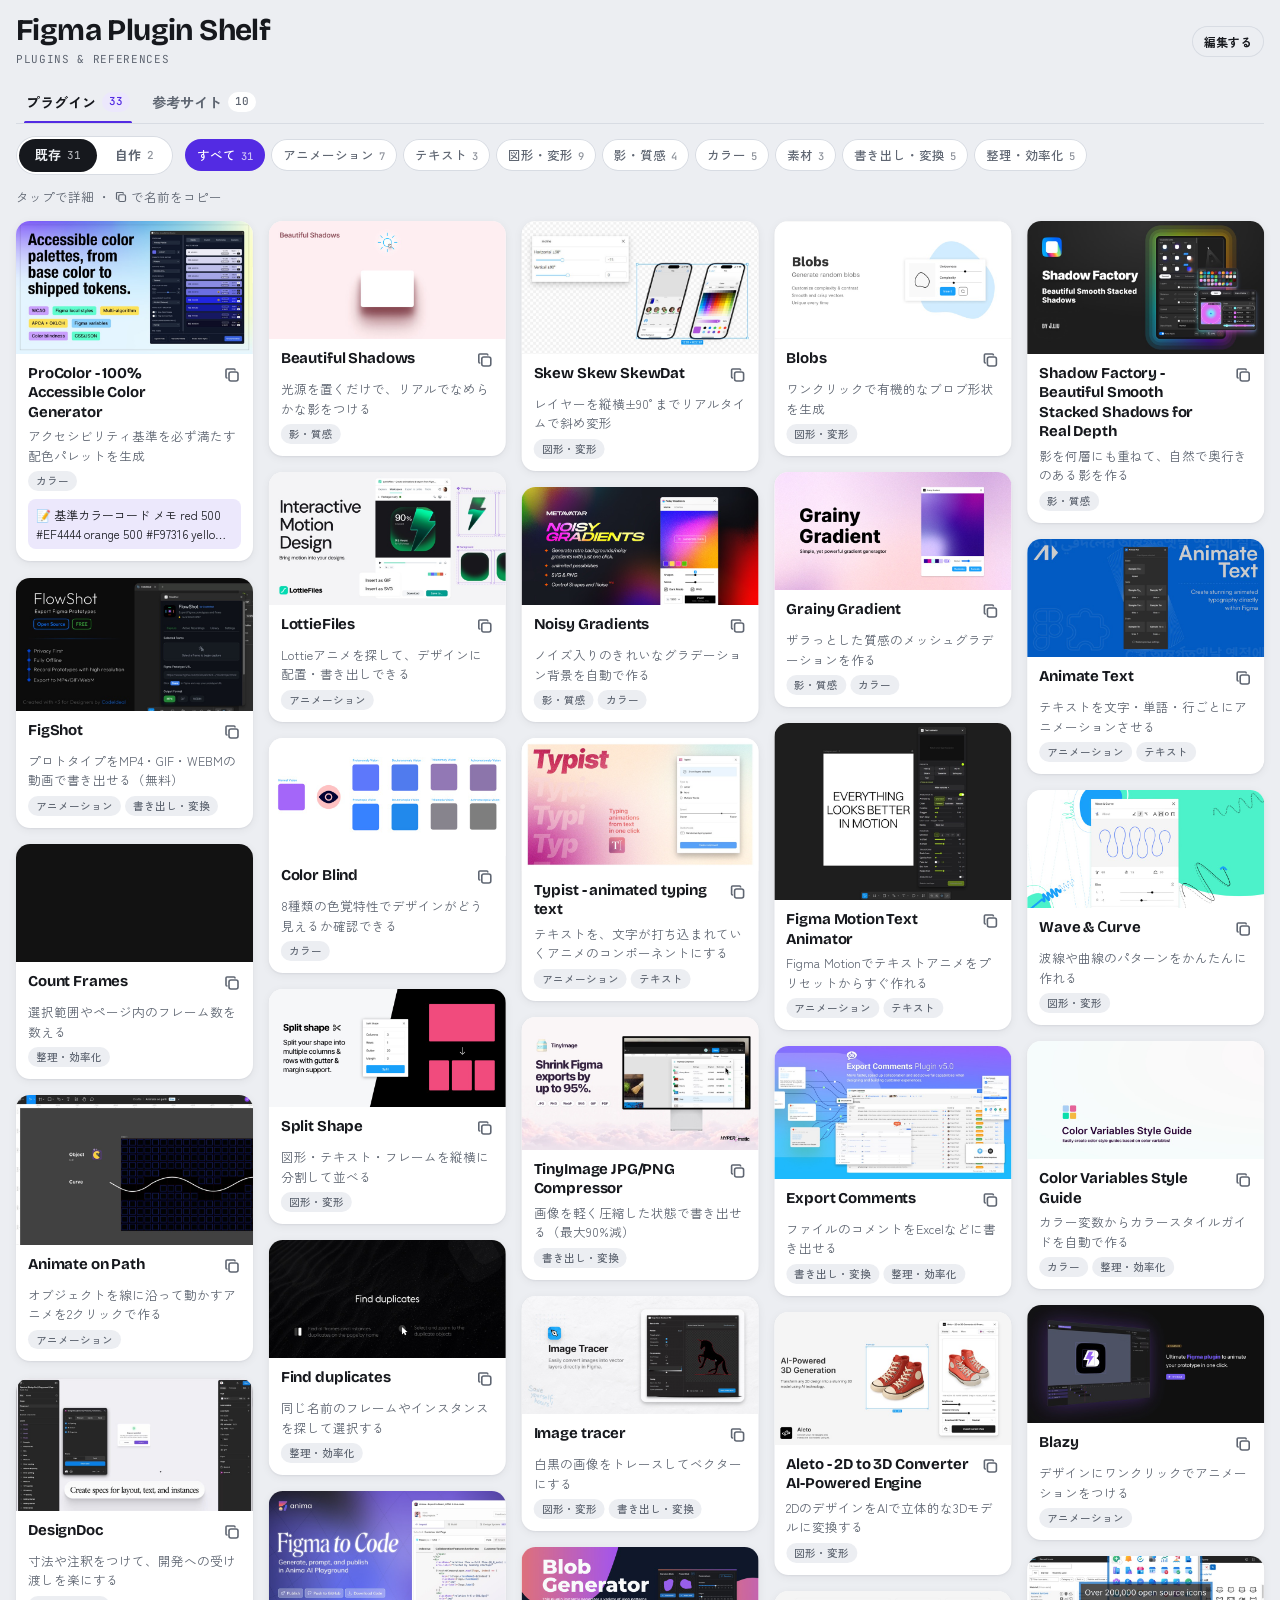
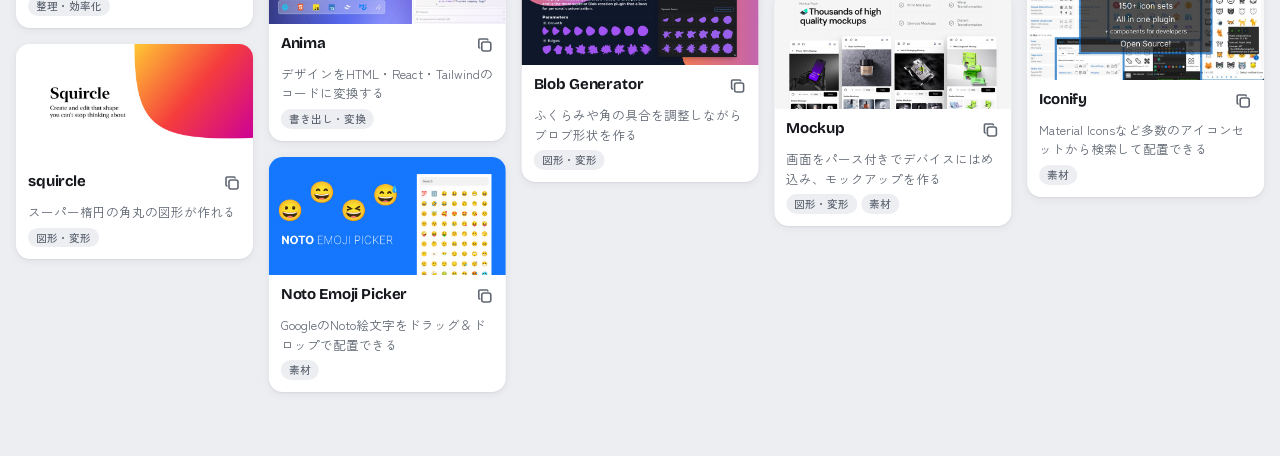
==== index.html @ d84534ad "タグに「参考」を追加 Co-Authored-By: Claude Opus 5.5 <noreply@anthropic.com>" ====
<!doctype html>
<html lang="ja">
<head>
<meta charset="utf-8">
<meta name="viewport" content="width=device-width,initial-scale=1,viewport-fit=cover">
<title>Figma Plugin Shelf</title>
<meta name="description" content="便利だったFigmaプラグインと参考サイトのライブラリ">
<link rel="preconnect" href="https://fonts.googleapis.com">
<link rel="preconnect" href="https://fonts.gstatic.com" crossorigin>
<link rel="stylesheet" href="https://fonts.googleapis.com/css2?family=Bricolage+Grotesque:opsz,wght@12..96,500;12..96,700&family=JetBrains+Mono:wght@500&family=Zen+Kaku+Gothic+New:wght@400;500;700&display=swap">
<style>
/* Layout: masonry board of plugin cards (JS-placed columns) under a sticky toolbar; sheets slide up for detail and edit. */
:root{
  --bg:#ECEEF2; --surface:#FFFFFF; --ink:#16181D; --muted:#5F6672; --line:#D8DCE3;
  --accent:#532BE3; --accent-ink:#FFFFFF; --accent-soft:#ECE8FC; --danger:#D93A3A; --shade:rgba(18,22,30,.45);
  --shadow:0 1px 2px rgba(20,24,32,.06),0 2px 10px rgba(20,24,32,.06);
  --shadow-lift:0 18px 40px rgba(20,24,32,.22),0 4px 10px rgba(20,24,32,.12);
  --shadow-hover:0 12px 28px rgba(20,24,32,.14),0 3px 8px rgba(20,24,32,.08);
  --f-display:"Bricolage Grotesque","Zen Kaku Gothic New",system-ui,sans-serif;
  --f-body:"Zen Kaku Gothic New","Hiragino Sans","Yu Gothic",system-ui,sans-serif;
  --f-mono:"JetBrains Mono",ui-monospace,Menlo,monospace;
  --r:14px;
}
@media (prefers-color-scheme: dark){:root:not([data-theme="light"]){
  --bg:#111317; --surface:#1B1E24; --ink:#ECEEF2; --muted:#9BA2AE; --line:#2C3039;
  --accent:#8E78FF; --accent-ink:#0E0830; --accent-soft:#221C45; --danger:#FF6B6B; --shade:rgba(0,0,0,.6);
  --shadow:0 1px 2px rgba(0,0,0,.3); --shadow-lift:0 18px 40px rgba(0,0,0,.55); --shadow-hover:0 12px 28px rgba(0,0,0,.5),0 0 0 1px rgba(255,255,255,.06);
  color-scheme:dark}}
:root[data-theme="dark"]{
  --bg:#111317; --surface:#1B1E24; --ink:#ECEEF2; --muted:#9BA2AE; --line:#2C3039;
  --accent:#8E78FF; --accent-ink:#0E0830; --accent-soft:#221C45; --danger:#FF6B6B; --shade:rgba(0,0,0,.6);
  --shadow:0 1px 2px rgba(0,0,0,.3); --shadow-lift:0 18px 40px rgba(0,0,0,.55); --shadow-hover:0 12px 28px rgba(0,0,0,.5),0 0 0 1px rgba(255,255,255,.06);
  color-scheme:dark}
*{box-sizing:border-box}
body{background:var(--bg);color:var(--ink);font-family:var(--f-body);font-size:14px;line-height:1.6}
body::before{content:"";position:fixed;inset:0 0 auto;height:env(safe-area-inset-top,0px);z-index:10;background:var(--bg)}
.wrap{max-width:1440px;margin:0 auto;padding-left:max(16px,env(safe-area-inset-left,0px));padding-right:max(16px,env(safe-area-inset-right,0px));padding-block:0 64px}
header{position:sticky;top:env(safe-area-inset-top,0px);z-index:5;background:var(--bg);display:flex;flex-wrap:wrap;align-items:center;gap:12px;padding-block:14px 12px}
.tabs{flex:1 1 100%;min-width:0;display:flex;gap:2px;border-bottom:1px solid var(--line);margin-top:2px;overflow-x:auto;scrollbar-width:none}
.tabs::-webkit-scrollbar{display:none}
.tab{flex:none;white-space:nowrap;font:inherit;font-weight:700;font-size:14px;background:none;border:0;color:var(--muted);padding:8px 10px 10px;cursor:pointer;position:relative;display:inline-flex;align-items:center;gap:6px}
.tab .n{font-family:var(--f-mono);font-size:11px;font-weight:500;background:var(--surface);color:var(--muted);border-radius:999px;padding:1px 7px}
.tab[aria-selected="true"]{color:var(--ink)}
.tab[aria-selected="true"]::after{content:"";position:absolute;left:8px;right:8px;bottom:-1px;height:2.5px;border-radius:2px;background:var(--accent)}
.tab[aria-selected="true"] .n{background:var(--accent-soft);color:var(--accent)}
.tab:focus-visible{outline:2px solid var(--accent);outline-offset:-2px;border-radius:8px}
.segrow{flex:1 1 100%;min-width:0;display:flex;flex-wrap:wrap;align-items:center;gap:8px 12px}
.tagbar{flex:1 1 260px;min-width:0;display:flex;gap:6px;overflow-x:auto;scrollbar-width:none;padding-block:2px}
.tagbar::-webkit-scrollbar{display:none}
.chip{flex:none;font:inherit;font-size:12.5px;font-weight:500;border:0;border-radius:999px;padding:6px 12px;background:var(--surface);color:var(--muted);box-shadow:inset 0 0 0 1px var(--line);cursor:pointer;white-space:nowrap}
.chip[aria-pressed="true"]{background:var(--accent);color:var(--accent-ink);box-shadow:none}
.chip:focus-visible{outline:2px solid var(--accent);outline-offset:1px}
.chip .c{font-family:var(--f-mono);font-size:10.5px;opacity:.7;margin-left:5px}
.tags{display:flex;flex-wrap:wrap;gap:4px;margin-top:2px}
.tags span{font-size:10.5px;font-weight:500;color:var(--muted);background:var(--bg);border-radius:999px;padding:1px 8px;line-height:1.7}
.tagpick{display:flex;flex-wrap:wrap;gap:6px}
.seg{display:inline-flex;gap:2px;padding:3px;border-radius:999px;background:var(--surface);box-shadow:inset 0 0 0 1px var(--line)}
.seg button{font:inherit;font-weight:700;font-size:13px;border:0;background:none;color:var(--muted);padding:6px 16px;border-radius:999px;cursor:pointer;display:inline-flex;align-items:center;gap:6px}
.seg button[aria-pressed="true"]{background:var(--ink);color:var(--bg)}
.seg button:focus-visible{outline:2px solid var(--accent);outline-offset:1px}
.seg .n{font-family:var(--f-mono);font-size:11px;font-weight:500;opacity:.7}
.pthumb{width:100%;height:100%;background:var(--accent-soft);padding:12px 14px;display:flex;flex-direction:column;gap:6px;overflow:hidden}
.ptag{font-family:var(--f-mono);font-size:10px;letter-spacing:.1em;color:var(--accent);display:flex;align-items:center;gap:6px}
.ptag::before{content:"";width:6px;height:6px;border-radius:50%;background:var(--accent)}
.pthumb p{margin:0;font-family:var(--f-mono);font-size:11px;line-height:1.6;color:var(--ink);opacity:.8;display:-webkit-box;-webkit-line-clamp:5;-webkit-box-orient:vertical;overflow:hidden;overflow-wrap:anywhere}
.prompt{margin:0;font-family:var(--f-mono);font-size:12.5px;line-height:1.7;background:var(--bg);border:1px solid var(--line);border-radius:10px;padding:12px;white-space:pre-wrap;overflow-wrap:anywhere;max-height:280px;overflow:auto;-webkit-user-select:text;user-select:text}
.btn.sm{padding:6px 12px;font-size:12px}
.host{margin:0;font-family:var(--f-mono);font-size:10.5px;color:var(--muted);overflow:hidden;text-overflow:ellipsis;white-space:nowrap}
.brand{flex:1;min-width:0}
h1{font-family:var(--f-display);font-weight:700;font-size:clamp(22px,4vw,30px);line-height:1.1;letter-spacing:-.02em;margin:0;text-wrap:balance}
.meta{font-family:var(--f-mono);font-size:11px;letter-spacing:.06em;color:var(--muted);text-transform:uppercase;margin-top:4px}
.hint{color:var(--muted);font-size:12.5px;margin:0 0 14px}
.btn{font:inherit;font-weight:700;border:0;border-radius:999px;padding:10px 16px;cursor:pointer;display:inline-flex;align-items:center;gap:6px;background:var(--ink);color:var(--bg);white-space:nowrap}
.btn.ghost{background:transparent;color:var(--ink);box-shadow:inset 0 0 0 1px var(--line)}
.btn.accent{background:var(--accent);color:var(--accent-ink)}
.btn.danger{background:var(--danger);color:#fff}
.btn:focus-visible,.card:focus-visible,.copy:focus-visible,.x:focus-visible,input:focus-visible,textarea:focus-visible{outline:2px solid var(--accent);outline-offset:2px}

.grid{position:relative;min-height:200px}
.card{position:absolute;top:0;left:0;background:var(--surface);border-radius:var(--r);box-shadow:var(--shadow);overflow:visible;cursor:pointer;
  -webkit-user-select:none;user-select:none;-webkit-touch-callout:none;-webkit-tap-highlight-color:transparent;touch-action:manipulation}
.card{transition:translate .22s cubic-bezier(.2,.8,.2,1),box-shadow .22s ease}
.grid.ready .card{transition:transform .28s cubic-bezier(.2,.8,.2,1),translate .22s cubic-bezier(.2,.8,.2,1),box-shadow .22s ease}
@media (hover:hover){.card:hover:not(.lifted):not(.pressing){translate:0 -4px;box-shadow:var(--shadow-hover)}}
.card.pressing{box-shadow:0 0 0 2px var(--accent-soft),var(--shadow)}
.card.lifted{transition:box-shadow .2s!important;z-index:30;box-shadow:var(--shadow-lift);outline:1.5px solid var(--accent);cursor:grabbing}
.thumb{border-radius:var(--r) var(--r) 0 0;overflow:hidden;background:var(--line);aspect-ratio:16/9}
.thumb img{display:block;width:100%;height:100%;object-fit:cover;pointer-events:none}
.thumb .ph{width:100%;height:100%;display:grid;place-items:center;font-family:var(--f-display);font-weight:700;font-size:40px;color:var(--muted)}
.body{padding:10px 12px 12px;display:flex;flex-direction:column;gap:4px}
.row{display:flex;align-items:flex-start;gap:6px}
.name{flex:1;min-width:0;margin:0;font-family:var(--f-display);font-weight:700;font-size:15px;line-height:1.3;letter-spacing:-.01em;overflow-wrap:anywhere}
.copy{flex:none;border:0;background:transparent;color:var(--muted);width:30px;height:30px;margin:-4px -6px 0 0;border-radius:8px;display:grid;place-items:center;cursor:pointer}
.copy:hover{background:var(--accent-soft);color:var(--accent)}
.copy.done{color:var(--accent)}
.copy svg{width:16px;height:16px}
.desc{margin:0;font-size:12.5px;color:var(--muted);line-height:1.55;overflow-wrap:anywhere}
.memo-peek{margin:4px 0 0;font-size:12px;padding:6px 8px;border-radius:8px;background:var(--accent-soft);color:var(--ink);display:-webkit-box;-webkit-line-clamp:2;-webkit-box-orient:vertical;overflow:hidden}
/* Figma-style selection handles while dragging */
.hd{display:none;position:absolute;width:8px;height:8px;background:var(--surface);border:1.5px solid var(--accent);border-radius:1px}
.card.lifted .hd{display:block}
.hd.tl{left:-4px;top:-4px}.hd.tr{right:-4px;top:-4px}.hd.bl{left:-4px;bottom:-4px}.hd.br{right:-4px;bottom:-4px}
.dim{display:none;position:absolute;left:50%;bottom:-26px;transform:translateX(-50%);background:var(--accent);color:var(--accent-ink);font-family:var(--f-mono);font-size:10.5px;padding:2px 6px;border-radius:4px;white-space:nowrap}
.card.lifted .dim{display:block}

.state{grid-column:1/-1;text-align:center;padding:64px 16px;color:var(--muted)}
.state strong{display:block;color:var(--ink);font-family:var(--f-display);font-size:18px;margin-bottom:4px}

/* Sheets */
.shade{position:fixed;inset:0;background:var(--shade);z-index:50;display:flex;align-items:flex-end;justify-content:center;animation:fade .18s ease}
.sheet{background:var(--surface);width:100%;max-width:560px;max-height:calc(100% - 24px - env(safe-area-inset-top,0px));overflow:auto;border-radius:20px 20px 0 0;
  padding:0 0 calc(20px + env(safe-area-inset-bottom,0px));animation:up .24s cubic-bezier(.2,.8,.2,1)}
@media (min-width:700px){.shade{align-items:center}.sheet{border-radius:20px;padding-bottom:20px}}
.sheet-img{aspect-ratio:16/9;background:var(--line);overflow:hidden;border-radius:20px 20px 0 0}
.sheet-img img{width:100%;height:100%;object-fit:cover;display:block}
.sheet-in{padding:16px 20px 0;display:flex;flex-direction:column;gap:14px}
.sheet-top{display:flex;align-items:flex-start;gap:8px}
.sheet-top h2{flex:1;min-width:0;margin:0;font-family:var(--f-display);font-size:22px;line-height:1.2;letter-spacing:-.02em;overflow-wrap:anywhere}
.x{border:0;background:var(--bg);color:var(--ink);width:34px;height:34px;border-radius:50%;font-size:18px;cursor:pointer;flex:none}
.lead{margin:0;font-size:15px}
.lbl{font-family:var(--f-mono);font-size:11px;letter-spacing:.08em;text-transform:uppercase;color:var(--muted);display:flex;justify-content:space-between;align-items:center;margin-bottom:6px}
.saved{color:var(--accent);text-transform:none;letter-spacing:0;font-family:var(--f-body)}
textarea,input[type=text],input[type=url]{width:100%;font:inherit;font-size:15px;color:var(--ink);background:var(--bg);border:1px solid var(--line);border-radius:10px;padding:10px 12px}
textarea{min-height:120px;resize:vertical;line-height:1.6}
textarea.descedit{min-height:0;resize:none;font-size:15px;field-sizing:content}
.actions{display:flex;flex-wrap:wrap;gap:8px}
.actions .grow{flex:1}
.link{color:var(--accent);font-weight:700;text-decoration:none;font-size:13px;overflow-wrap:anywhere}
.confirm{background:var(--bg);border-radius:12px;padding:12px;display:flex;flex-wrap:wrap;gap:8px;align-items:center}
.confirm p{margin:0;flex:1 1 100%}
.drop{border:1.5px dashed var(--line);border-radius:12px;padding:12px;display:flex;gap:12px;align-items:center;cursor:pointer;background:var(--bg)}
.drop img{width:96px;aspect-ratio:16/9;object-fit:cover;border-radius:8px;background:var(--line)}
.drop span{color:var(--muted);font-size:12.5px}
.err{color:var(--danger);font-size:13px;margin:0}
.toast{position:fixed;left:50%;bottom:calc(20px + env(safe-area-inset-bottom,0px));transform:translateX(-50%);background:var(--ink);color:var(--bg);padding:9px 16px;border-radius:999px;font-weight:700;font-size:13px;z-index:80;pointer-events:none;opacity:0;transition:opacity .2s}
.toast.on{opacity:1}
@keyframes up{from{transform:translateY(24px);opacity:.6}to{transform:none;opacity:1}}
@keyframes fade{from{opacity:0}to{opacity:1}}
@media (prefers-reduced-motion:reduce){.card,.grid.ready .card{transition:none}.card:hover{translate:none!important}.sheet,.shade{animation:none}}
*,*::before,*::after{box-sizing:border-box}
body{margin:0}
[hidden]{display:none!important}
.keysheet ol{margin:0;padding-left:1.3em;line-height:1.8;font-size:14px}
.keysheet code{font-family:var(--f-mono);font-size:12px;background:var(--bg);padding:1px 5px;border-radius:5px}
.keysheet input{width:100%}
.sync{margin-left:8px;color:var(--accent)}
.sync.err{color:var(--danger)}
</style>
</head>
<body>
<div class="wrap">
  <header>
    <div class="brand">
      <h1>Figma Plugin Shelf</h1>
      <div class="meta" id="meta">Plugins &amp; References<span class="sync" id="sync"></span></div>
    </div>
    <button class="btn ghost sm" id="keyBtn" type="button">編集する</button>
    <button class="btn" id="addBtn" type="button" hidden>＋ 追加</button>
    <div class="tabs" role="tablist" aria-label="種類">
      <button class="tab" role="tab" id="tab-plugins" data-group="plugins" aria-selected="true" aria-controls="grid" type="button">プラグイン<span class="n" id="n-plugins">0</span></button>
      <button class="tab" role="tab" id="tab-site" data-group="site" aria-selected="false" aria-controls="grid" type="button" tabindex="-1">参考サイト<span class="n" id="n-site">0</span></button>
    </div>
    <div class="segrow" id="segrow">
      <div class="seg" id="seg" role="group" aria-label="プラグインの種類">
        <button type="button" data-kind="plugin" aria-pressed="true">既存<span class="n" id="n-plugin">0</span></button>
        <button type="button" data-kind="original" aria-pressed="false">自作<span class="n" id="n-original">0</span></button>
      </div>
      <div class="tagbar" id="tagbar" role="group" aria-label="タグで絞り込む"></div>
    </div>
  </header>
  <p class="hint" id="hint"><span id="hint-tap">タップで詳細</span> ・ <svg width="12" height="12" viewBox="0 0 16 16" aria-hidden="true" style="vertical-align:-1px"><rect x="5" y="5" width="9" height="9" rx="2" fill="none" stroke="currentColor" stroke-width="1.6"/><path d="M11 3.5V3a1 1 0 0 0-1-1H3a1 1 0 0 0-1 1v7a1 1 0 0 0 1 1h.5" fill="none" stroke="currentColor" stroke-width="1.6"/></svg> で<span id="hint-copy">名前</span>をコピー</p>
  <div class="grid" id="grid">
    <div class="state" id="state"><strong>読み込み中…</strong>保存したプラグインを取り出しています。</div>
  </div>
</div>
<div class="toast" id="toast" role="status" aria-live="polite"></div>

<script>
const COPY_SVG='<svg viewBox="0 0 16 16" aria-hidden="true"><rect x="5" y="5" width="9" height="9" rx="2" fill="none" stroke="currentColor" stroke-width="1.6"/><path d="M11 3.5V3a1 1 0 0 0-1-1H3a1 1 0 0 0-1 1v7a1 1 0 0 0 1 1h.5" fill="none" stroke="currentColor" stroke-width="1.6"/></svg>';
const CHECK_SVG='<svg viewBox="0 0 16 16" aria-hidden="true"><path d="M3 8.5l3 3 7-7" fill="none" stroke="currentColor" stroke-width="1.8" stroke-linecap="round" stroke-linejoin="round"/></svg>';
const $=s=>document.querySelector(s);
const grid=$('#grid'), stateEl=$('#state');
const S={items:[],els:new Map(),slots:new Map(),col:null,assets:null,canWrite:false,drag:null,press:null,pending:null,loaded:false,tab:'plugin'};
try{const t=localStorage.getItem('shelf-tab');if(t==='site'||t==='original')S.tab=t}catch(e){}
const KIND={
  plugin:{label:'プラグイン',name:'プラグイン名',url:'Figma CommunityのURL',urlPh:'https://www.figma.com/community/plugin/...',open:'Figma Communityで開く ↗',copyWhat:'名前',empty:'使って便利だったプラグインを登録できます。',descPh:'例：ワンクリックで影をつける',imgHint:'Figma Communityのカバー画像を保存して使うと見やすいです'},
  site:{label:'参考サイト',name:'サイト名',url:'URL',urlPh:'https://...',open:'サイトを開く ↗',copyWhat:'URL',empty:'参考にしているサイトやツールを登録できます。',descPh:'例：明暗のカラースケールを作れる',imgHint:'サイトのスクリーンショットを貼り付けると見やすいです'},
  original:{label:'自作プラグイン',name:'プラグイン名',url:'URL',urlPh:'https://...',open:'リンクを開く ↗',copyWhat:'プロンプト',empty:'Figmaエージェントに送ると使えるプラグインのプロンプトを登録できます。',descPh:'例：フレーム名を中のテキストに合わせる',imgHint:'任意。なければプロンプトがサムネイルになります'}
};
const TABS=['plugin','original','site'];
const TAGS=['アニメーション','テキスト','図形・変形','影・質感','カラー','素材','書き出し・変換','整理・効率化','参考'];
S.tag=null;
const kindOf=p=>p.kind==='site'||p.kind==='original'?p.kind:'plugin';
const tagsOf=p=>Array.isArray(p.tags)?p.tags.filter(t=>typeof t==='string'&&t):[];
const inTab=()=>S.items.filter(p=>kindOf(p)===S.tab);
const vis=()=>inTab().filter(p=>!S.tag||tagsOf(p).includes(S.tag));
function tagOrder(list){return [...new Set(list)].sort((a,b)=>{const ia=TAGS.indexOf(a),ib=TAGS.indexOf(b);return (ia<0?99:ia)-(ib<0?99:ib)||a.localeCompare(b)})}
const copyValue=p=>{const k=kindOf(p);return k==='site'?(p.url||p.name):k==='original'?(p.prompt||p.name):p.name};
function hostOf(u){try{return new URL(u).host}catch(e){return ''}}

/* ---------- helpers ---------- */
let toastT;
function toast(msg){const t=$('#toast');t.textContent=msg;t.classList.add('on');clearTimeout(toastT);toastT=setTimeout(()=>t.classList.remove('on'),1600)}
function copyText(text,btn,what){
  const ok=()=>{toast(what&&what!=='名前'?what+'をコピーしました':'「'+text+'」をコピーしました');if(btn){btn.innerHTML=CHECK_SVG;btn.classList.add('done');setTimeout(()=>{btn.innerHTML=COPY_SVG;btn.classList.remove('done')},1200)}};
  const fallback=()=>{const ta=document.createElement('textarea');ta.value=text;ta.style.position='fixed';ta.style.opacity='0';document.body.appendChild(ta);ta.select();
    let done=false;try{done=document.execCommand('copy')}catch(e){}ta.remove();done?ok():toast('コピーできませんでした。長押しで選択してください')};
  try{navigator.clipboard.writeText(text).then(ok,fallback)}catch(e){fallback()}
}
function sortItems(){S.items.sort((a,b)=>(a.order??0)-(b.order??0)||String(a.createdAt||'').localeCompare(String(b.createdAt||'')))}
function esc(s){return String(s??'').replace(/[&<>"]/g,c=>({'&':'&amp;','<':'&lt;','>':'&gt;','"':'&quot;'}[c]))}
function safeUrl(u){try{const x=new URL(u);return /^https?:$/.test(x.protocol)?x.href:''}catch(e){return ''}}

/* ---------- cards ---------- */
function makeCard(id){
  const el=document.createElement('article');
  el.className='card';el.dataset.id=id;el.tabIndex=0;
  el.innerHTML='<div class="thumb"></div><div class="body"><div class="row"><h2 class="name"></h2><button class="copy" type="button" aria-label="コピー">'+COPY_SVG+'</button></div><p class="host" hidden></p><p class="desc"></p><div class="tags" hidden></div><p class="memo-peek" hidden></p></div><i class="hd tl"></i><i class="hd tr"></i><i class="hd bl"></i><i class="hd br"></i><span class="dim"></span>';
  el.querySelector('.copy').addEventListener('click',e=>{e.stopPropagation();const p=S.items.find(i=>i.id===id);if(p)copyText(copyValue(p),e.currentTarget,KIND[kindOf(p)].copyWhat)});
  el.addEventListener('pointerdown',onDown);
  el.addEventListener('contextmenu',e=>e.preventDefault());
  el.addEventListener('keydown',e=>{if(e.key==='Enter'&&e.target===el)openDetail(id)});
  return el;
}
function fillCard(el,p){
  const th=el.querySelector('.thumb');
  th.style.aspectRatio=(p.imgW&&p.imgH)?(p.imgW+'/'+p.imgH):'16/9';
  if(p.img){
    let img=th.querySelector('img');
    if(!img){th.innerHTML='';img=document.createElement('img');img.alt='';img.draggable=false;img.decoding='async';th.appendChild(img)}
    const src=srcOf(p.img);if(img.getAttribute('src')!==src)img.src=src;
  }else if(kindOf(p)==='original'&&p.prompt){
    th.style.aspectRatio='16/9';
    if(!th.querySelector('.pthumb'))th.innerHTML='<div class="pthumb"><span class="ptag">PROMPT</span><p></p></div>';
    th.querySelector('.pthumb p').textContent=p.prompt;
  }else{th.innerHTML='<div class="ph">'+esc((p.name||'?').trim().charAt(0).toUpperCase())+'</div>'}
  el.querySelector('.name').textContent=p.name||'(名前なし)';
  const isSite=kindOf(p)==='site', host=el.querySelector('.host');
  host.textContent=isSite?hostOf(p.url):'';host.hidden=!host.textContent;
  el.querySelector('.copy').setAttribute('aria-label',isSite?'URLをコピー':kindOf(p)==='original'?'プロンプトをコピー':'プラグイン名をコピー');
  el.querySelector('.desc').textContent=p.desc||'';
  el.querySelector('.desc').hidden=!p.desc;
  const tg=el.querySelector('.tags'), tl=tagOrder(tagsOf(p));
  tg.replaceChildren(...tl.map(t=>{const s=document.createElement('span');s.textContent=t;return s}));tg.hidden=!tl.length;
  const mp=el.querySelector('.memo-peek');
  mp.textContent=p.memo?('📝 '+p.memo):'';mp.hidden=!p.memo;
  el.setAttribute('aria-label',(p.name||'')+'。'+(p.desc||''));
}
function render(){
  sortItems();
  // tag filter: tags present in this tab, with counts
  const tabItems=inTab(), tc={};
  tabItems.forEach(p=>tagsOf(p).forEach(t=>{tc[t]=(tc[t]||0)+1}));
  const tl=tagOrder(Object.keys(tc));
  if(S.tag&&!tc[S.tag])S.tag=null;
  const bar=$('#tagbar');
  bar.replaceChildren(...(tl.length?[null,...tl]:[]).map(t=>{
    const b=document.createElement('button');b.type='button';b.className='chip';
    b.setAttribute('aria-pressed',String((S.tag||null)===t));
    b.textContent=t||'すべて';
    const c=document.createElement('span');c.className='c';c.textContent=t?tc[t]:tabItems.length;b.appendChild(c);
    b.onclick=()=>{if(S.drag)return;S.tag=t;render()};
    return b}));
  bar.hidden=!tl.length;
  const seen=new Set();
  for(const p of S.items){
    let el=S.els.get(p.id);
    if(!el){el=makeCard(p.id);S.els.set(p.id,el);grid.appendChild(el)}
    fillCard(el,p);el.hidden=kindOf(p)!==S.tab||(!!S.tag&&!tagsOf(p).includes(S.tag));seen.add(p.id);
  }
  for(const [id,el] of S.els){if(!seen.has(id)){el.remove();S.els.delete(id)}}
  const cnt={plugin:0,site:0,original:0};S.items.forEach(p=>cnt[kindOf(p)]++);
  TABS.forEach(k=>{$('#n-'+k).textContent=cnt[k]});
  $('#n-plugins').textContent=cnt.plugin+cnt.original;
  document.querySelectorAll('.tab').forEach(t=>{const on=(t.dataset.group==='site')===(S.tab==='site');t.setAttribute('aria-selected',on);t.tabIndex=on?0:-1});
  $('#seg').hidden=S.tab==='site';
  $('#segrow').hidden=S.tab==='site'&&bar.hidden;
  document.querySelectorAll('.seg button').forEach(b=>b.setAttribute('aria-pressed',b.dataset.kind===S.tab));
  $('#hint-copy').textContent=KIND[S.tab].copyWhat;
  if(S.loaded){
    const n=cnt[S.tab];
    stateEl.hidden=n>0;
    if(!n)stateEl.innerHTML='<strong>まだ'+KIND[S.tab].label+'がありません</strong>'+(S.canWrite?'右上の「＋ 追加」から、'+KIND[S.tab].empty:'');
  }
  layout();
}
function setTab(k){
  if(S.tab===k||S.drag)return;S.tab=k;S.tag=null;if(k!=='site')S.lastPlugin=k;
  try{localStorage.setItem('shelf-tab',k)}catch(e){}
  grid.classList.remove('ready');render();
  requestAnimationFrame(()=>requestAnimationFrame(()=>grid.classList.add('ready')));
}
S.lastPlugin=S.tab==='original'?'original':'plugin';
const groupKind=g=>g==='site'?'site':S.lastPlugin;
document.querySelectorAll('.tab').forEach(t=>{
  t.addEventListener('click',()=>setTab(groupKind(t.dataset.group)));
  t.addEventListener('keydown',e=>{if(e.key==='ArrowRight'||e.key==='ArrowLeft'){const g=S.tab==='site'?'plugins':'site';setTab(groupKind(g));document.getElementById('tab-'+g).focus()}});
});
document.querySelectorAll('.seg button').forEach(b=>b.addEventListener('click',()=>setTab(b.dataset.kind)));

/* ---------- masonry ---------- */
function layout(){
  const W=grid.clientWidth; if(!W)return;
  const cols=W<560?2:W<880?3:W<1200?4:5, gap=W<560?10:16;
  const cw=(W-gap*(cols-1))/cols;
  const els=vis().map(p=>S.els.get(p.id)).filter(Boolean);
  els.forEach(el=>{el.style.width=cw+'px'});
  const hs=els.map(el=>el.offsetHeight);
  const colH=new Array(cols).fill(0);
  els.forEach((el,i)=>{
    let c=0;for(let k=1;k<cols;k++)if(colH[k]<colH[c]-1)c=k;
    const x=c*(cw+gap), y=colH[c];
    S.slots.set(el.dataset.id,{x,y,w:cw,h:hs[i]});
    colH[c]+=hs[i]+gap;
    if(!(S.drag&&S.drag.id===el.dataset.id))el.style.transform='translate('+x+'px,'+y+'px)';
  });
  grid.style.height=Math.max(200,Math.max(0,...colH)-gap)+'px';
}
new ResizeObserver(()=>layout()).observe(grid);
grid.addEventListener('load',e=>{if(e.target.tagName==='IMG')layout()},true);

/* ---------- press / long-press drag ---------- */
const LONG=420, SLOP=8;
function onDown(e){
  if(e.button!==0||e.target.closest('.copy'))return;
  const el=e.currentTarget, id=el.dataset.id;
  S.press={id,el,x:e.clientX,y:e.clientY,pid:e.pointerId,moved:false,timer:null};
  el.classList.add('pressing');
  if(S.canWrite&&vis().length>1)S.press.timer=setTimeout(()=>startDrag(e.pointerType),LONG);
}
window.addEventListener('pointermove',e=>{
  const pr=S.press; if(!pr||e.pointerId!==pr.pid)return;
  if(S.drag){S.drag.cx=e.clientX;S.drag.cy=e.clientY;return}
  if(Math.hypot(e.clientX-pr.x,e.clientY-pr.y)>SLOP){pr.moved=true;clearTimeout(pr.timer);pr.el.classList.remove('pressing')}
});
window.addEventListener('pointerup',e=>{
  const pr=S.press; if(!pr||e.pointerId!==pr.pid)return;
  clearTimeout(pr.timer);pr.el.classList.remove('pressing');
  if(S.drag)endDrag();
  else if(!pr.moved)openDetail(pr.id);
  S.press=null;
});
window.addEventListener('pointercancel',e=>{
  const pr=S.press; if(!pr||e.pointerId!==pr.pid)return;
  clearTimeout(pr.timer);pr.el.classList.remove('pressing');
  if(S.drag)endDrag();
  S.press=null;
});
document.addEventListener('touchmove',e=>{if(S.drag)e.preventDefault()},{passive:false});

function startDrag(){
  const pr=S.press; if(!pr)return;
  const slot=S.slots.get(pr.id), r=grid.getBoundingClientRect();
  // number the whole tab 0..n-1, then the visible (maybe filtered) cards reuse their own slots
  inTab().forEach((p,i)=>p.order=i);
  S.drag={id:pr.id,el:pr.el,offX:pr.x-r.left-slot.x,offY:pr.y-r.top-slot.y,cx:pr.x,cy:pr.y,last:null,raf:0,orders:vis().map(p=>p.order)};
  pr.el.classList.remove('pressing');pr.el.classList.add('lifted');
  pr.el.querySelector('.dim').textContent=Math.round(slot.w)+' × '+Math.round(slot.h);
  try{pr.el.setPointerCapture(pr.pid)}catch(e){}
  try{navigator.vibrate&&navigator.vibrate(12)}catch(e){}
  document.body.style.cursor='grabbing';
  S.drag.raf=requestAnimationFrame(dragTick);
}
function dragTick(){
  const d=S.drag; if(!d)return;
  const edge=72, vh=window.innerHeight;
  if(d.cy<edge)window.scrollBy(0,-Math.ceil((edge-d.cy)/5));
  else if(d.cy>vh-edge)window.scrollBy(0,Math.ceil((d.cy-(vh-edge))/5));
  const r=grid.getBoundingClientRect();
  const px=d.cx-r.left, py=d.cy-r.top;
  d.el.style.transform='translate('+(px-d.offX)+'px,'+(py-d.offY)+'px) scale(1.03)';
  let hit=null;const list=vis();
  for(const p of list){
    if(p.id===d.id)continue;const s=S.slots.get(p.id);
    if(s&&px>=s.x&&px<=s.x+s.w&&py>=s.y&&py<=s.y+s.h){hit=p.id;break}
  }
  if(hit&&hit!==d.last){
    const from=list.findIndex(p=>p.id===d.id), to=list.findIndex(p=>p.id===hit);
    const [m]=list.splice(from,1);list.splice(to,0,m);
    list.forEach((p,i)=>p.order=d.orders[i]);
    sortItems();layout();
  }
  d.last=hit;
  d.raf=requestAnimationFrame(dragTick);
}
async function endDrag(){
  const d=S.drag; if(!d)return;
  cancelAnimationFrame(d.raf);
  S.drag=null;document.body.style.cursor='';
  d.el.classList.remove('lifted');
  layout();
  // persist every card in this tab whose order changed
  const changes=inTab().map(p=>({p,i:p.order})).filter(({p,i})=>p._saved!==i);
  for(const {p,i} of changes){
    try{await S.col.doc(p.id).update({order:i});p._saved=i}catch(e){toast('並び順を保存できませんでした');break}
  }
  if(S.pending){const snap=S.pending;S.pending=null;applySnap(snap)}
}

/* ---------- sheets ---------- */
let sheetEl=null, lastFocus=null;
function openSheet(html){
  closeSheet();lastFocus=document.activeElement;
  sheetEl=document.createElement('div');sheetEl.className='shade';
  sheetEl.innerHTML='<div class="sheet" role="dialog" aria-modal="true">'+html+'</div>';
  sheetEl.addEventListener('pointerdown',e=>{if(e.target===sheetEl)sheetEl._down=true});
  sheetEl.addEventListener('click',e=>{if(e.target===sheetEl&&sheetEl._down)closeSheet()});
  document.body.appendChild(sheetEl);document.body.style.overflow='hidden';
  return sheetEl;
}
function closeSheet(){if(!sheetEl)return;const f=sheetEl._onClose;sheetEl.remove();sheetEl=null;document.body.style.overflow='';f&&f();lastFocus&&lastFocus.focus&&lastFocus.focus()}
document.addEventListener('keydown',e=>{if(e.key==='Escape'&&sheetEl)closeSheet()});

function openDetail(id){
  const p=S.items.find(i=>i.id===id); if(!p)return;
  const url=safeUrl(p.url), K=KIND[kindOf(p)];
  const sh=openSheet(
    (p.img?'<div class="sheet-img"><img alt="" src="'+esc(srcOf(p.img))+'"></div>':'')+
    '<div class="sheet-in">'+
      '<div class="sheet-top"><h2 id="d-name"></h2><button class="copy" id="d-copy" type="button" aria-label="'+K.copyWhat+'をコピー" style="margin:2px 0 0">'+COPY_SVG+'</button><button class="x" id="d-x" type="button" aria-label="閉じる">×</button></div>'+
      (S.canWrite
        ?'<div><label class="lbl" for="d-desc">ひとこと説明<span class="saved" id="d-dsaved"></span></label><textarea id="d-desc" class="descedit" rows="2" maxlength="80" placeholder="どんなことができるか一言で"></textarea></div>'
        :(p.desc?'<p class="lead" id="d-desc"></p>':''))+
      (p.prompt?'<div><div class="lbl">プロンプト<button class="btn accent sm" id="d-pcopy" type="button">コピー</button></div><pre class="prompt" id="d-prompt"></pre></div>':'')+
      (url?'<a class="link" target="_blank" rel="noopener" href="'+esc(url)+'">'+K.open+'</a>':'')+
      (S.canWrite?'<div><label class="lbl" for="d-memo">メモ<span class="saved" id="d-saved"></span></label><textarea id="d-memo" placeholder="使いどころ、コツ、注意点など"></textarea></div>'
        :(p.memo?'<div><div class="lbl">メモ</div><pre class="prompt" id="d-memo" style="font-family:inherit;font-size:14px"></pre></div>':''))+
      (S.canWrite?'<div class="actions"><button class="btn ghost" id="d-edit" type="button">編集</button><span class="grow"></span><button class="btn ghost" id="d-del" type="button" style="color:var(--danger)">削除</button></div><div id="d-confirm"></div>':'')+
    '</div>');
  sh.querySelector('#d-name').textContent=p.name;
  const descEl=sh.querySelector('#d-desc');
  if(descEl){if(descEl.tagName==='TEXTAREA')descEl.value=p.desc||'';else descEl.textContent=p.desc}
  const memo=sh.querySelector('#d-memo');const memoEdit=memo&&memo.tagName==='TEXTAREA';if(memo){if(memoEdit)memo.value=p.memo||'';else memo.textContent=p.memo}
  sh.querySelector('#d-x').onclick=closeSheet;
  sh.querySelector('#d-copy').onclick=e=>copyText(copyValue(p),e.currentTarget,K.copyWhat);
  if(p.prompt){sh.querySelector('#d-prompt').textContent=p.prompt;
    sh.querySelector('#d-pcopy').onclick=e=>{const b=e.currentTarget;copyText(p.prompt,null,'プロンプト');b.textContent='コピーしました';setTimeout(()=>{b.textContent='コピー'},1400)}}
  let t=null, savedVal=p.memo||'';
  const save=async()=>{clearTimeout(t);if(!memoEdit)return;const v=memo.value;if(v===savedVal)return;
    try{await S.col.doc(id).update({memo:v});savedVal=v;p.memo=v;const s=document.getElementById('d-saved');if(s)s.textContent='保存しました';render()}
    catch(e){const s=document.getElementById('d-saved');if(s)s.textContent='保存できませんでした'}};

  if(memoEdit){memo.addEventListener('input',()=>{const s=sh.querySelector('#d-saved');s.textContent='入力中…';clearTimeout(t);t=setTimeout(save,700)});
    memo.addEventListener('blur',save)}
  let dt=null, savedDesc=p.desc||'';
  const saveDesc=async()=>{clearTimeout(dt);if(!descEl||descEl.tagName!=='TEXTAREA')return;const v=descEl.value.replace(/\s*\n\s*/g,' ').trim();if(v===savedDesc)return;
    const s=()=>document.getElementById('d-dsaved');
    try{await S.col.doc(id).update({desc:v});savedDesc=v;p.desc=v;if(s())s().textContent='保存しました';render()}
    catch(e){if(s())s().textContent='保存できませんでした'}};
  if(descEl&&descEl.tagName==='TEXTAREA'){
    descEl.addEventListener('input',()=>{sh.querySelector('#d-dsaved').textContent='入力中…';clearTimeout(dt);dt=setTimeout(saveDesc,700)});
    descEl.addEventListener('keydown',e=>{if(e.key==='Enter'&&!e.isComposing){e.preventDefault();descEl.blur()}});
    descEl.addEventListener('blur',saveDesc);
  }
  
  sh._onClose=()=>{save();saveDesc()};
  if(S.canWrite){
    sh.querySelector('#d-edit').onclick=()=>{save();saveDesc();openForm(p)};
    sh.querySelector('#d-del').onclick=()=>{
      const c=sh.querySelector('#d-confirm');
      c.innerHTML='<div class="confirm"><p>「'+esc(p.name)+'」を削除します。メモも消え、元に戻せません。</p><button class="btn danger" type="button" id="d-yes">削除する</button><button class="btn ghost" type="button" id="d-no">やめる</button></div>';
      c.querySelector('#d-no').onclick=()=>{c.innerHTML=''};
      c.querySelector('#d-yes').onclick=async()=>{sh._onClose=null;try{await S.col.doc(id).delete();closeSheet();toast('削除しました')}catch(e){toast('削除できませんでした')}};
    };
  }
}

/* ---------- add / edit form ---------- */
function loadImage(file){return new Promise((res,rej)=>{const u=URL.createObjectURL(file);const im=new Image();im.onload=()=>{res(im);URL.revokeObjectURL(u)};im.onerror=()=>{rej();URL.revokeObjectURL(u)};im.src=u})}
function toCanvas(im,max){const s=Math.min(1,max/im.naturalWidth);const c=document.createElement('canvas');c.width=Math.round(im.naturalWidth*s);c.height=Math.round(im.naturalHeight*s);const g=c.getContext('2d');g.fillStyle='#fff';g.fillRect(0,0,c.width,c.height);g.drawImage(im,0,0,c.width,c.height);return c}
async function storeImage(file){
  const im=await loadImage(file);
  if(S.assets){
    const c=toCanvas(im,900);
    const blob=await new Promise(r=>c.toBlob(r,'image/jpeg',.82));
    try{const a=await S.assets.upload(blob);return {img:a.url,imgW:c.width,imgH:c.height}}catch(e){}
  }
  const c=toCanvas(im,560);
  return {img:c.toDataURL('image/jpeg',.72),imgW:c.width,imgH:c.height};
}
function openForm(p){
  const isNew=!p, kind=p?kindOf(p):S.tab, K=KIND[kind];
  const sh=openSheet('<form class="sheet-in" id="f" novalidate style="padding-top:20px">'+
    '<div class="sheet-top"><h2>'+K.label+(isNew?'を追加':'を編集')+'</h2><button class="x" id="f-x" type="button" aria-label="閉じる">×</button></div>'+
    '<div><label class="lbl" for="f-name">'+K.name+'</label><input type="text" id="f-name" autocomplete="off" placeholder="'+(kind==='plugin'?'Figmaでの名前をそのまま':'例：Scale')+'"></div>'+
    '<div><label class="lbl" for="f-desc">ひとこと説明</label><input type="text" id="f-desc" autocomplete="off" maxlength="80" placeholder="'+K.descPh+'"></div>'+
    (kind==='original'?'<div><label class="lbl" for="f-prompt">プロンプト</label><textarea id="f-prompt" style="font-family:var(--f-mono);font-size:13px;min-height:160px" placeholder="Figmaエージェントに送る文章をそのまま貼り付け"></textarea></div>':'')+
    '<div'+(kind==='original'?' hidden':'')+'><label class="lbl" for="f-url">'+K.url+'</label><input type="url" id="f-url" autocomplete="off" placeholder="'+K.urlPh+'"></div>'+
    '<div><span class="lbl">タグ</span><div class="tagpick" id="f-tags"></div></div>'+
    '<div><span class="lbl">サムネイル画像</span><label class="drop" for="f-file"><img id="f-prev" alt="" hidden><span id="f-drop-t">画像を選ぶ・ドロップ・貼り付け（'+K.imgHint+'）</span></label><input type="file" id="f-file" accept="image/*" hidden></div>'+
    (isNew?'<div><label class="lbl" for="f-memo">メモ（任意）</label><textarea id="f-memo" style="min-height:80px"></textarea></div>':'')+
    '<p class="err" id="f-err" hidden></p>'+
    '<div class="actions"><span class="grow"></span><button class="btn ghost" type="button" id="f-cancel">キャンセル</button><button class="btn accent" type="submit" id="f-save">'+(isNew?'追加する':'保存する')+'</button></div>'+
  '</form>');
  const $f=s=>sh.querySelector(s);
  if(p){$f('#f-name').value=p.name||'';$f('#f-desc').value=p.desc||'';$f('#f-url').value=p.url||'';if($f('#f-prompt'))$f('#f-prompt').value=p.prompt||'';if(p.img){$f('#f-prev').src=srcOf(p.img);$f('#f-prev').hidden=false}}
  const picked=new Set(p?tagsOf(p):(S.tag?[S.tag]:[]));
  const allTags=tagOrder([...TAGS,...S.items.flatMap(tagsOf)]);
  $f('#f-tags').replaceChildren(...allTags.map(t=>{const b=document.createElement('button');b.type='button';b.className='chip';b.textContent=t;
    b.setAttribute('aria-pressed',String(picked.has(t)));
    b.onclick=()=>{picked.has(t)?picked.delete(t):picked.add(t);b.setAttribute('aria-pressed',String(picked.has(t)))};return b}));
  let file=null;
  const setFile=f=>{if(!f||!/^image\//.test(f.type))return;file=f;const pv=$f('#f-prev');pv.src=URL.createObjectURL(f);pv.hidden=false;$f('#f-drop-t').textContent=f.name||'貼り付けた画像'};
  $f('#f-file').onchange=e=>setFile(e.target.files[0]);
  const drop=$f('.drop');
  drop.addEventListener('dragover',e=>{e.preventDefault()});
  drop.addEventListener('drop',e=>{e.preventDefault();setFile(e.dataTransfer.files[0])});
  sh.addEventListener('paste',e=>{const it=[...(e.clipboardData?.items||[])].find(i=>i.type.startsWith('image/'));if(it){e.preventDefault();setFile(it.getAsFile())}});
  $f('#f-x').onclick=closeSheet;$f('#f-cancel').onclick=closeSheet;
  $f('#f-name').focus();
  $f('#f').addEventListener('submit',async e=>{
    e.preventDefault();
    const err=$f('#f-err'), btn=$f('#f-save');
    const name=$f('#f-name').value.trim();
    if(!name){err.textContent=K.name+'を入力してください。';err.hidden=false;$f('#f-name').focus();return}
    err.hidden=true;btn.disabled=true;btn.textContent='保存中…';
    try{
      const data={name,desc:$f('#f-desc').value.trim(),url:$f('#f-url').value.trim()};
      if($f('#f-prompt'))data.prompt=$f('#f-prompt').value.trim();
      data.tags=tagOrder([...picked]);
      if(file)Object.assign(data,await storeImage(file));
      if(isNew){
        const min=S.items.filter(i=>kindOf(i)===kind).reduce((m,i)=>Math.min(m,i.order??0),0);
        Object.assign(data,{kind,memo:$f('#f-memo').value,order:min-1,createdAt:new Date().toISOString()});
        const m=kind==='plugin'&&/plugin\/(\d+)/.exec(data.url);
        if(m&&!S.items.some(i=>i.id===m[1]))await S.col.doc(m[1]).set(data);else await S.col.add(data);
        toast('追加しました');
      }else{await S.col.doc(p.id).update(data);toast('保存しました')}
      closeSheet();
    }catch(e2){err.textContent=e2&&e2.code==='quota_exceeded'?'保存できる容量がいっぱいです。不要なプラグインを削除してください。':'保存できませんでした。もう一度お試しください。';err.hidden=false;btn.disabled=false;btn.textContent=isNew?'追加する':'保存する'}
  });
}
$('#addBtn').onclick=()=>openForm(null);

/* ---------- data ---------- */
function applySnap(snap){
  S.items=snap.docs.map(d=>{const v=d.data()||{};return {id:d.id,...v,_saved:v.order}});
  S.loaded=true;render();
  if(!grid.classList.contains('ready'))requestAnimationFrame(()=>requestAnimationFrame(()=>grid.classList.add('ready')));
}
/* ---------- GitHub storage ---------- */
const GH={owner:'myoneyama-svg',repo:'figma-plugin-shelf',branch:'main',token:null,sha:null};
const TK='shelf-gh-token', IMG=new Map(), DB=new Map();
const srcOf=u=>IMG.get(u)||u;
function lsGet(k){try{return localStorage.getItem(k)}catch(e){return null}}
function lsSet(k,v){try{v==null?localStorage.removeItem(k):localStorage.setItem(k,v)}catch(e){}}
async function gh(path,opt={},token=GH.token){
  const r=await fetch('https://api.github.com/repos/'+GH.owner+'/'+GH.repo+path,{method:opt.method||'GET',body:opt.body,cache:'no-store',
    headers:{'Authorization':'Bearer '+token,'Accept':'application/vnd.github+json','X-GitHub-Api-Version':'2022-11-28'}});
  if(!r.ok){const e=new Error('GitHub '+r.status);e.status=r.status;throw e}
  return r.status===204?null:r.json();
}
const b64=u8=>{let s='';for(let i=0;i<u8.length;i+=0x8000)s+=String.fromCharCode.apply(null,u8.subarray(i,i+0x8000));return btoa(s)};
const unb64=s=>new TextDecoder().decode(Uint8Array.from(atob(s.replace(/\s/g,'')),c=>c.charCodeAt(0)));
const newId=()=>'i'+Date.now().toString(36)+Math.random().toString(36).slice(2,6);
async function readRemote(token){
  const cur=await gh('/contents/data.json?ref='+GH.branch,{},token);
  return {sha:cur.sha,list:JSON.parse(unb64(cur.content))};
}
function snapshot(){return {docs:[...DB.values()].map(v=>({id:v.id,data:()=>{const {id,...r}=v;return r}}))}}
function changed(){applySnap(snapshot());scheduleSave()}
const col={
  doc:id=>({
    async set(d){DB.set(id,{id,...d});changed()},
    async update(d){const v=DB.get(id);if(!v)throw new Error('not found');Object.assign(v,d);changed()},
    async delete(){DB.delete(id);changed()}
  }),
  async add(d){const id=newId();DB.set(id,{id,...d});changed();return {id}}
};
const assetsGH={async upload(blob){
  const name='images/'+newId()+'.jpg';
  await putFile(name,new Uint8Array(await blob.arrayBuffer()),'画像を追加');
  IMG.set(name,URL.createObjectURL(blob));
  return {url:name};
}};
async function putFile(path,u8,message,sha){
  const r=await gh('/contents/'+path,{method:'PUT',body:JSON.stringify({message,content:b64(u8),branch:GH.branch,...(sha?{sha}:{})})});
  return r.content.sha;
}
function setSync(t,err){const el=$('#sync');el.textContent=t?'・'+t:'';el.classList.toggle('err',!!err)}
let saveT=null, saving=false, dirty=false;
function scheduleSave(){dirty=true;setSync('保存待ち…');clearTimeout(saveT);saveT=setTimeout(flush,800)}
async function flush(){
  if(saving||!dirty)return;
  saving=true;dirty=false;setSync('保存中…');
  const list=[...DB.values()].map(({_saved,...v})=>v).sort((a,b)=>(a.order??0)-(b.order??0)||String(a.createdAt||'').localeCompare(String(b.createdAt||'')));
  const u8=new TextEncoder().encode(JSON.stringify(list,null,1)+'\n');
  try{
    try{GH.sha=await putFile('data.json',u8,'カードを更新',GH.sha)}
    catch(e){if(e.status!==409&&e.status!==422)throw e;GH.sha=(await gh('/contents/data.json?ref='+GH.branch)).sha;GH.sha=await putFile('data.json',u8,'カードを更新',GH.sha)}
    setSync(dirty?'保存待ち…':'保存しました');
  }catch(e){
    dirty=true;
    const msg=e.status===401?'鍵の期限が切れています':e.status===403||e.status===404?'鍵に書き込み権限がありません':'保存できませんでした';
    setSync(msg,true);toast(msg);
  }
  saving=false;
  if(dirty&&!$('#sync').classList.contains('err'))flush();
}
window.addEventListener('beforeunload',e=>{if(dirty||saving){e.preventDefault();e.returnValue=''}});

function applyMode(){
  $('#addBtn').hidden=!S.canWrite;
  const k=$('#keyBtn');k.textContent=S.canWrite?'⚙':'編集する';k.setAttribute('aria-label',S.canWrite?'編集の設定':'編集する');
  $('#hint-tap').textContent=S.canWrite?'タップでメモ ・ 長押しして動かすと並べ替え':'タップで詳細';
}
$('#keyBtn').onclick=()=>{
  if(S.canWrite){
    const sh=openSheet('<div class="sheet-in keysheet" style="padding-top:20px"><div class="sheet-top"><h2>編集の設定</h2><button class="x" id="k-x" type="button" aria-label="閉じる">×</button></div>'+
      '<p class="lead">このブラウザでは編集できます。追加・編集した内容はGitHubに保存され、ほかの人の画面には1〜2分で反映されます。</p>'+
      '<div class="actions"><span class="grow"></span><button class="btn ghost" id="k-out" type="button" style="color:var(--danger)">このブラウザから鍵を消す</button></div></div>');
    sh.querySelector('#k-x').onclick=closeSheet;
    sh.querySelector('#k-out').onclick=()=>{lsSet(TK,null);location.reload()};
    return;
  }
  const sh=openSheet('<form class="sheet-in keysheet" id="k" novalidate style="padding-top:20px"><div class="sheet-top"><h2>編集する</h2><button class="x" id="k-x" type="button" aria-label="閉じる">×</button></div>'+
    '<p class="lead">このページで追加・編集するには、GitHubの鍵（トークン）を一度だけ入力します。鍵はこのブラウザにだけ保存されます。</p>'+
    '<ol><li><a class="link" href="https://github.com/settings/personal-access-tokens/new" target="_blank" rel="noopener">GitHubの鍵を作る画面</a>を開く</li>'+
    '<li><b>Token name</b> に好きな名前、<b>Expiration</b> に有効期間を設定</li>'+
    '<li><b>Repository access</b> で <b>Only select repositories</b> を選び、<code>figma-plugin-shelf</code> を選ぶ</li>'+
    '<li>その下の <b>Permissions</b> で「<b>Add permissions</b>」を押し、一覧から <b>Contents</b> にチェック。追加された Contents の行の右にある「Read-only」を <b>Read and write</b> に切り替える（画面が違う場合は <b>Repository permissions</b> を開き、Contents の「No access」を Read and write に）</li>'+
    '<li><b>Generate token</b> を押し、表示された <code>github_pat_…</code> をコピーして下に貼る</li></ol>'+
    '<div><label class="lbl" for="k-token">鍵（トークン）</label><input type="password" id="k-token" autocomplete="off" spellcheck="false" placeholder="github_pat_…"></div>'+
    '<p class="err" id="k-err" hidden></p>'+
    '<div class="actions"><span class="grow"></span><button class="btn ghost" type="button" id="k-cancel">キャンセル</button><button class="btn accent" type="submit" id="k-save">編集をはじめる</button></div></form>');
  sh.querySelector('#k-x').onclick=closeSheet;sh.querySelector('#k-cancel').onclick=closeSheet;
  sh.querySelector('#k-token').focus();
  sh.querySelector('#k').addEventListener('submit',async e=>{
    e.preventDefault();
    const tok=sh.querySelector('#k-token').value.trim(), err=sh.querySelector('#k-err'), btn=sh.querySelector('#k-save');
    if(!tok){err.textContent='鍵を貼り付けてください。';err.hidden=false;return}
    btn.disabled=true;btn.textContent='確認中…';err.hidden=true;
    try{await readRemote(tok);lsSet(TK,tok);location.reload()}
    catch(e2){err.textContent=e2.status===401?'鍵が正しくないか、期限が切れています。':(e2.status===403||e2.status===404)?'この鍵では figma-plugin-shelf を読めません。Repository access を確認してください。':'確認できませんでした。時間をおいてお試しください。';err.hidden=false;btn.disabled=false;btn.textContent='編集をはじめる'}
  });
};

(async()=>{
  const fail=msg=>{S.loaded=false;stateEl.hidden=false;stateEl.innerHTML='<strong>データを読み込めませんでした</strong>'+msg};
  let list=null;
  const tok=lsGet(TK);
  if(tok){
    try{const r=await readRemote(tok);GH.token=tok;GH.sha=r.sha;list=r.list;S.canWrite=true;S.col=col;S.assets=assetsGH}
    catch(e){toast(e.status===401?'鍵の期限が切れています。⚙から入れ直してください':'GitHubから読み込めませんでした');if(e.status===401)lsSet(TK,null)}
  }
  try{
    if(!list){const r=await fetch('data.json',{cache:'no-cache'});if(!r.ok)throw new Error(r.status);list=await r.json()}
  }catch(e){fail('時間をおいて開き直してください。');return}
  list.forEach(v=>DB.set(v.id,v));
  applyMode();
  applySnap(snapshot());
})();
</script>
</body>
</html>
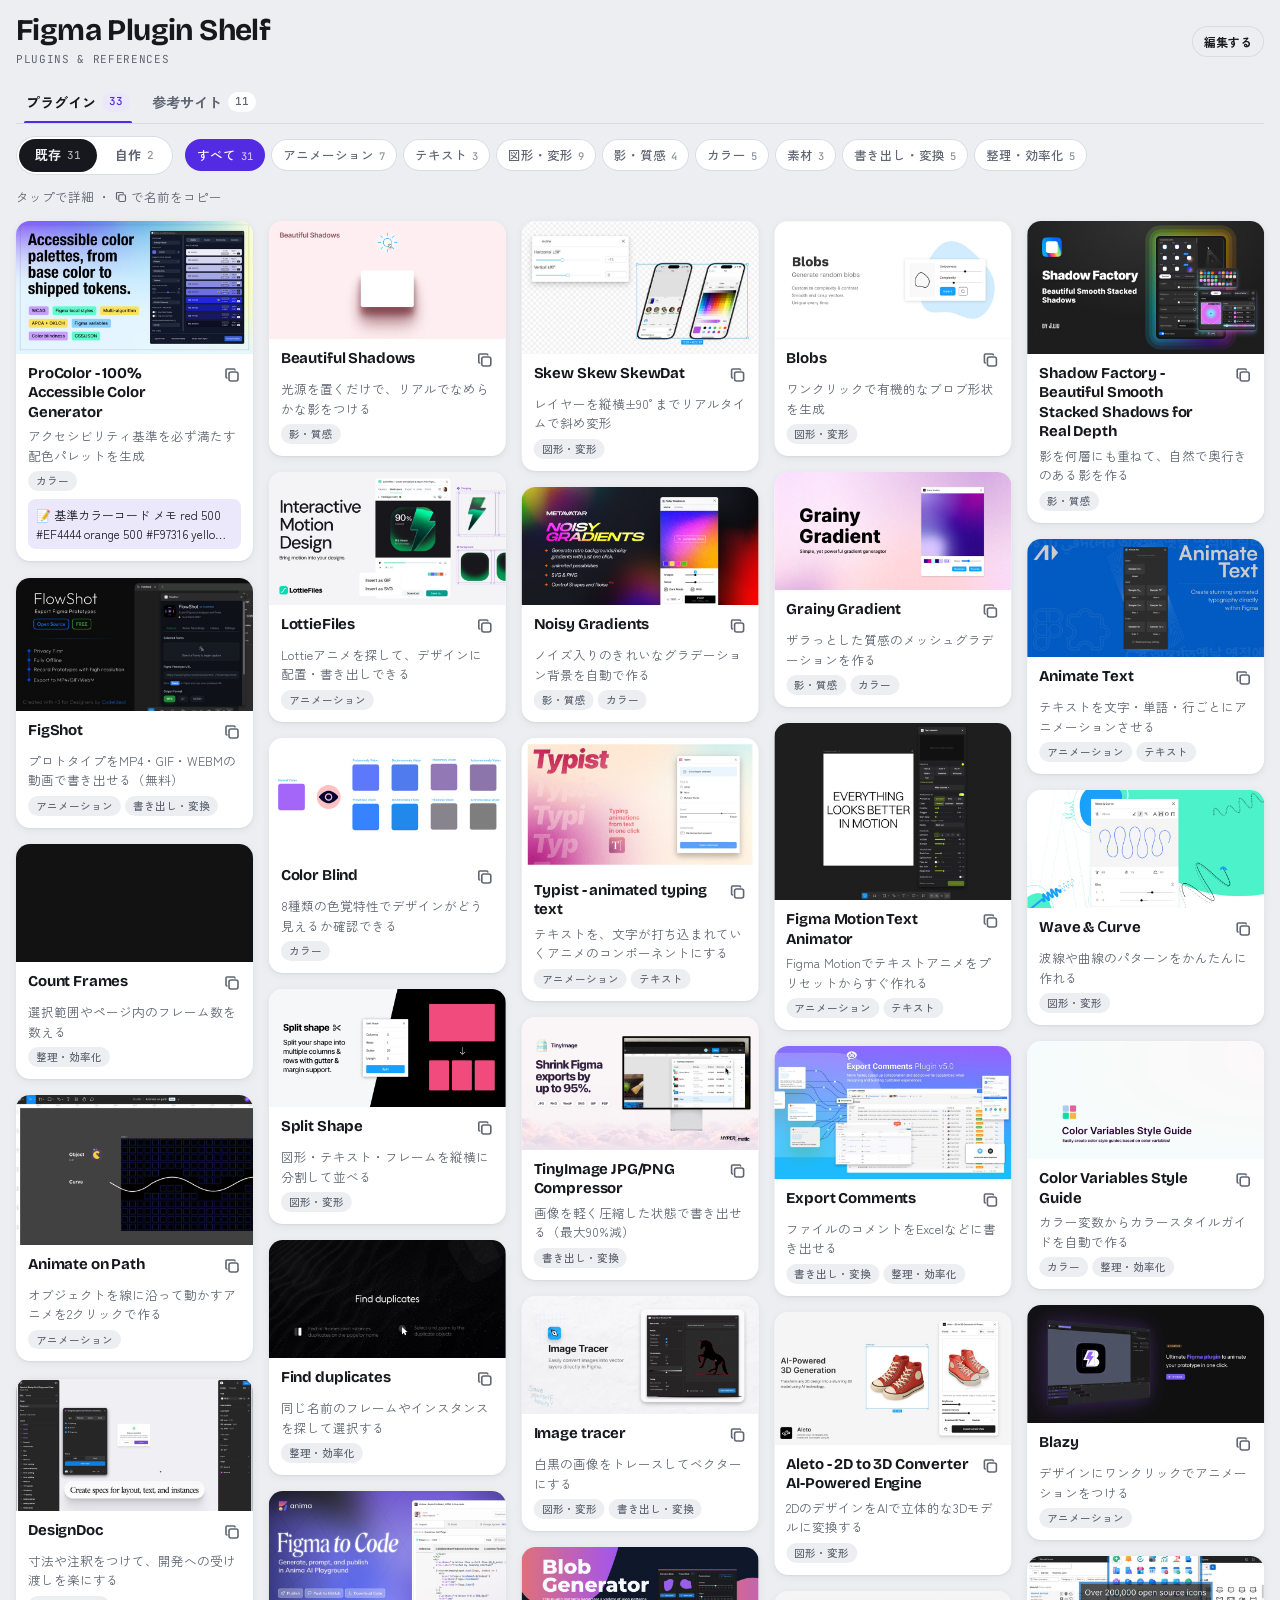
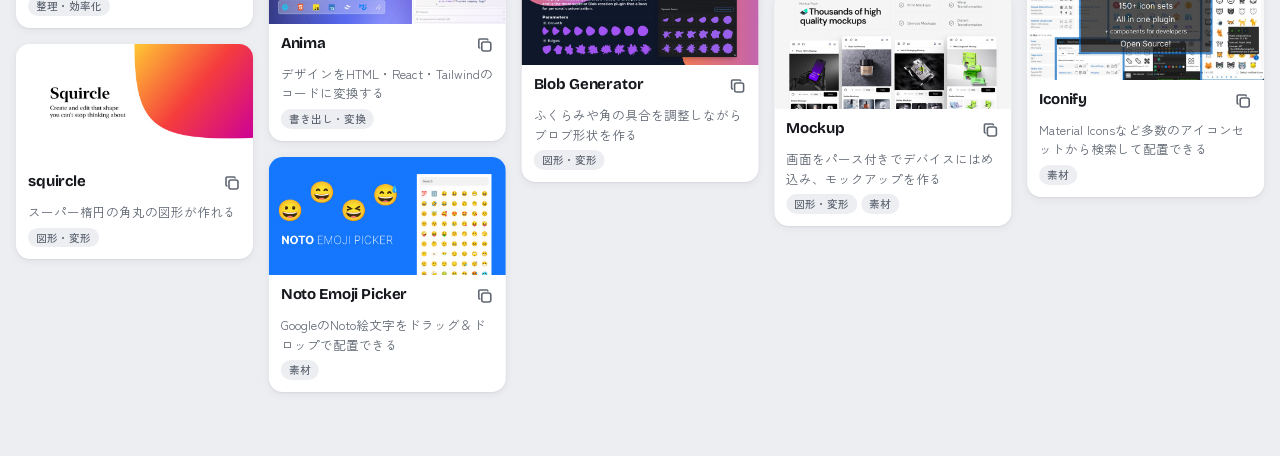
==== commit 8f260344: "＋追加ボタンをアクセントカラーに Co-Authored-By: Claude Opus 5.5 <noreply@anthropic.com>" ====
--- a/index.html
+++ b/index.html
@@ -155,7 +155,7 @@
       <div class="meta" id="meta">Plugins &amp; References<span class="sync" id="sync"></span></div>
     </div>
     <button class="btn ghost sm" id="keyBtn" type="button">編集する</button>
-    <button class="btn" id="addBtn" type="button" hidden>＋ 追加</button>
+    <button class="btn accent" id="addBtn" type="button" hidden>＋ 追加</button>
     <div class="tabs" role="tablist" aria-label="種類">
       <button class="tab" role="tab" id="tab-plugins" data-group="plugins" aria-selected="true" aria-controls="grid" type="button">プラグイン<span class="n" id="n-plugins">0</span></button>
       <button class="tab" role="tab" id="tab-site" data-group="site" aria-selected="false" aria-controls="grid" type="button" tabindex="-1">参考サイト<span class="n" id="n-site">0</span></button>
@@ -188,7 +188,7 @@
   original:{label:'自作プラグイン',name:'プラグイン名',url:'URL',urlPh:'https://...',open:'リンクを開く ↗',copyWhat:'プロンプト',empty:'Figmaエージェントに送ると使えるプラグインのプロンプトを登録できます。',descPh:'例：フレーム名を中のテキストに合わせる',imgHint:'任意。なければプロンプトがサムネイルになります'}
 };
 const TABS=['plugin','original','site'];
-const TAGS=['アニメーション','テキスト','図形・変形','影・質感','カラー','素材','書き出し・変換','整理・効率化','参考'];
+const TAGS=['アニメーション','テキスト','図形・変形','影・質感','カラー','素材','書き出し・変換','整理・効率化','デザイン参考'];
 S.tag=null;
 const kindOf=p=>p.kind==='site'||p.kind==='original'?p.kind:'plugin';
 const tagsOf=p=>Array.isArray(p.tags)?p.tags.filter(t=>typeof t==='string'&&t):[];
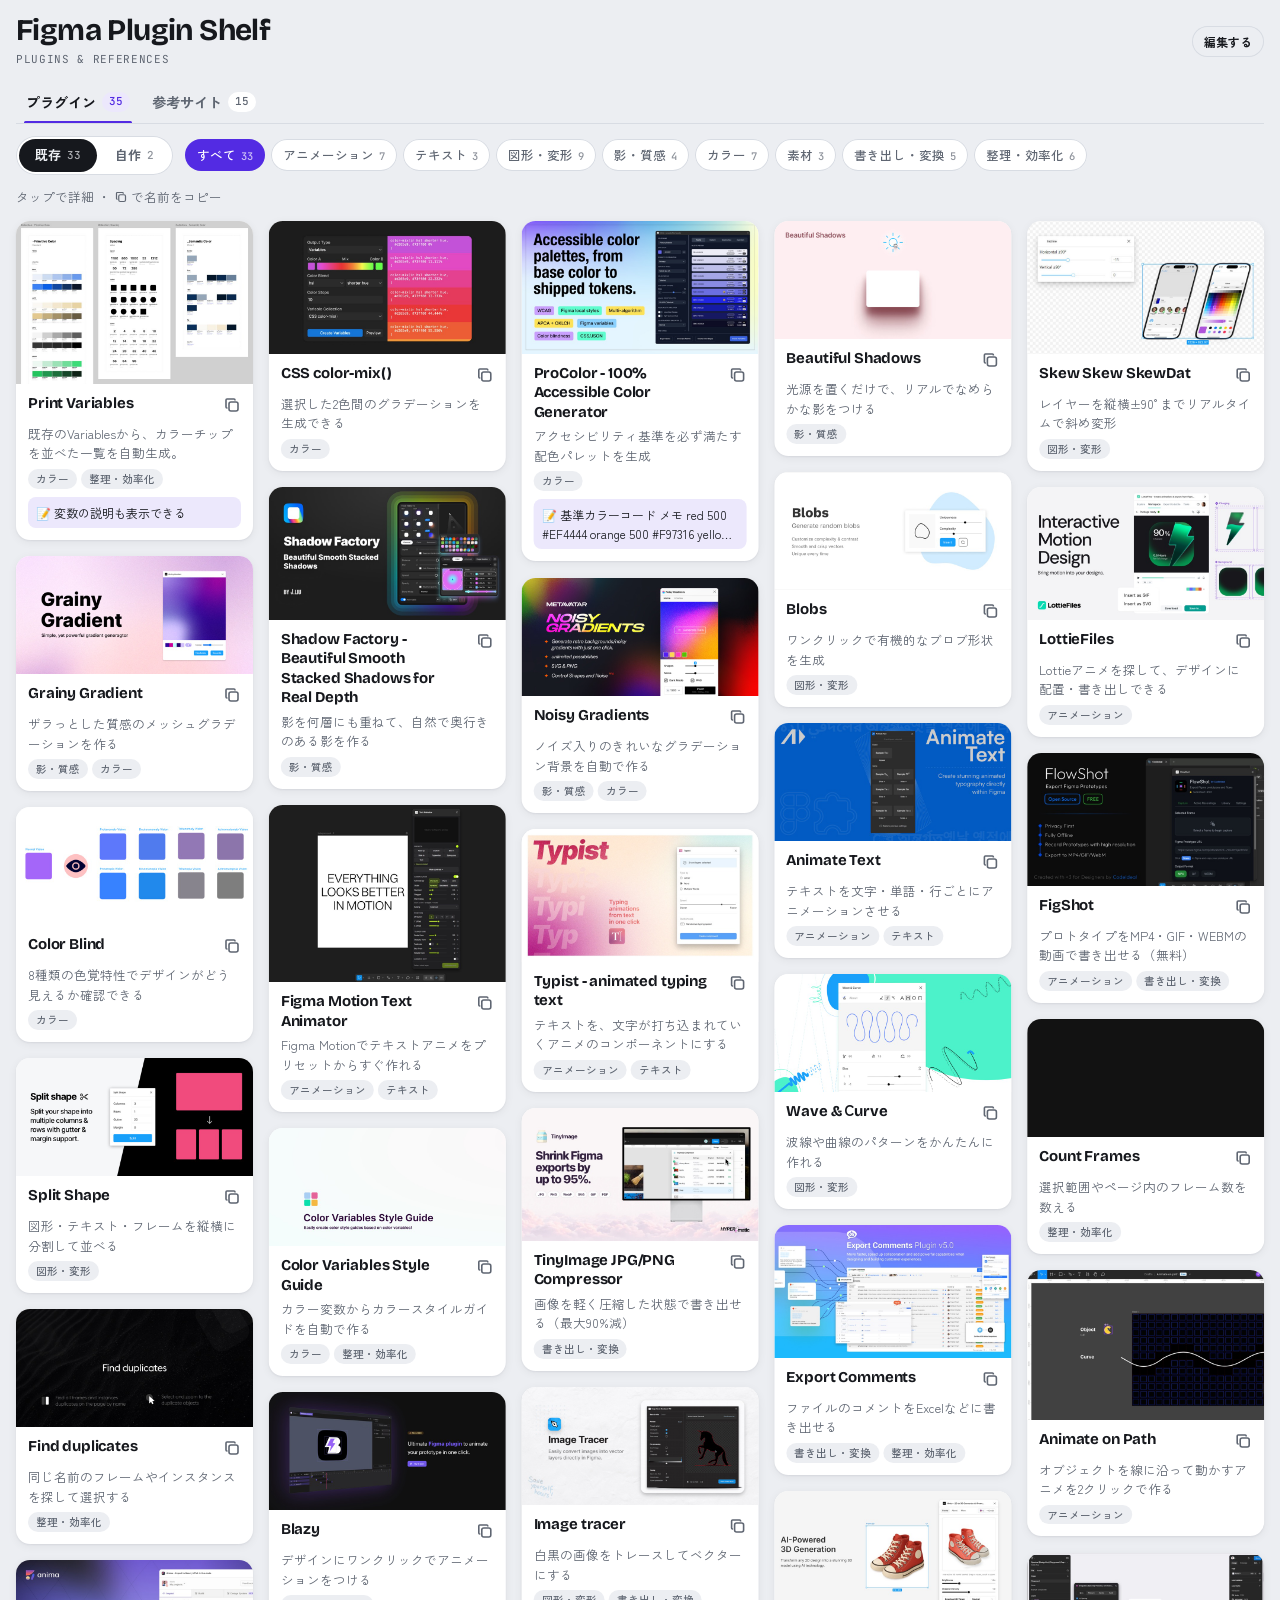
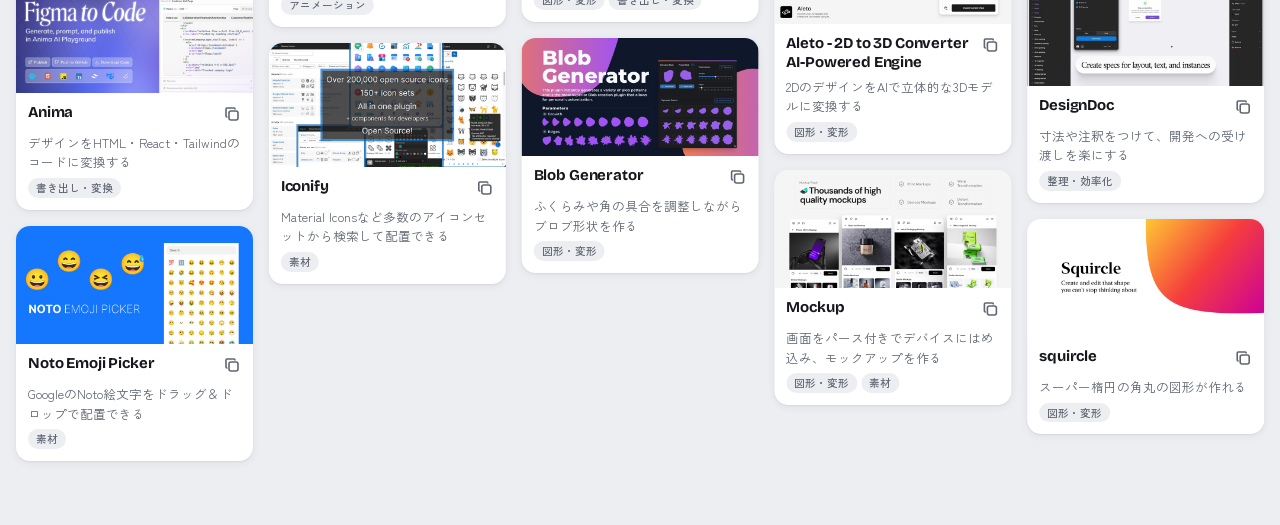
==== commit fc390c0a: "保存用のChrome拡張機能を追加し、ページの保存で拡張機能からの追加を消さないように Co-Authored-By: Claude Opus 5.5 <noreply@anthropic.com>" ====
--- a/index.html
+++ b/index.html
@@ -540,7 +540,7 @@
 }
 /* ---------- GitHub storage ---------- */
 const GH={owner:'myoneyama-svg',repo:'figma-plugin-shelf',branch:'main',token:null,sha:null};
-const TK='shelf-gh-token', IMG=new Map(), DB=new Map();
+const TK='shelf-gh-token', IMG=new Map(), DB=new Map(), DELETED=new Set();
 const srcOf=u=>IMG.get(u)||u;
 function lsGet(k){try{return localStorage.getItem(k)}catch(e){return null}}
 function lsSet(k,v){try{v==null?localStorage.removeItem(k):localStorage.setItem(k,v)}catch(e){}}
@@ -563,7 +563,7 @@
   doc:id=>({
     async set(d){DB.set(id,{id,...d});changed()},
     async update(d){const v=DB.get(id);if(!v)throw new Error('not found');Object.assign(v,d);changed()},
-    async delete(){DB.delete(id);changed()}
+    async delete(){DB.delete(id);DELETED.add(id);changed()}
   }),
   async add(d){const id=newId();DB.set(id,{id,...d});changed();return {id}}
 };
@@ -583,11 +583,16 @@
 async function flush(){
   if(saving||!dirty)return;
   saving=true;dirty=false;setSync('保存中…');
-  const list=[...DB.values()].map(({_saved,...v})=>v).sort((a,b)=>(a.order??0)-(b.order??0)||String(a.createdAt||'').localeCompare(String(b.createdAt||'')));
-  const u8=new TextEncoder().encode(JSON.stringify(list,null,1)+'\n');
+  const body=()=>{const list=[...DB.values()].map(({_saved,...v})=>v).sort((a,b)=>(a.order??0)-(b.order??0)||String(a.createdAt||'').localeCompare(String(b.createdAt||'')));
+    return new TextEncoder().encode(JSON.stringify(list,null,1)+'\n')};
   try{
-    try{GH.sha=await putFile('data.json',u8,'カードを更新',GH.sha)}
-    catch(e){if(e.status!==409&&e.status!==422)throw e;GH.sha=(await gh('/contents/data.json?ref='+GH.branch)).sha;GH.sha=await putFile('data.json',u8,'カードを更新',GH.sha)}
+    try{GH.sha=await putFile('data.json',body(),'カードを更新',GH.sha)}
+    catch(e){if(e.status!==409&&e.status!==422)throw e;
+      // someone else (e.g. the extension) saved meanwhile: keep their new cards, then save ours on top
+      const r=await readRemote(GH.token);GH.sha=r.sha;let added=0;
+      r.list.forEach(v=>{if(!DB.has(v.id)&&!DELETED.has(v.id)){DB.set(v.id,v);added++}});
+      if(added)applySnap(snapshot());
+      GH.sha=await putFile('data.json',body(),'カードを更新',GH.sha)}
     setSync(dirty?'保存待ち…':'保存しました');
   }catch(e){
     dirty=true;
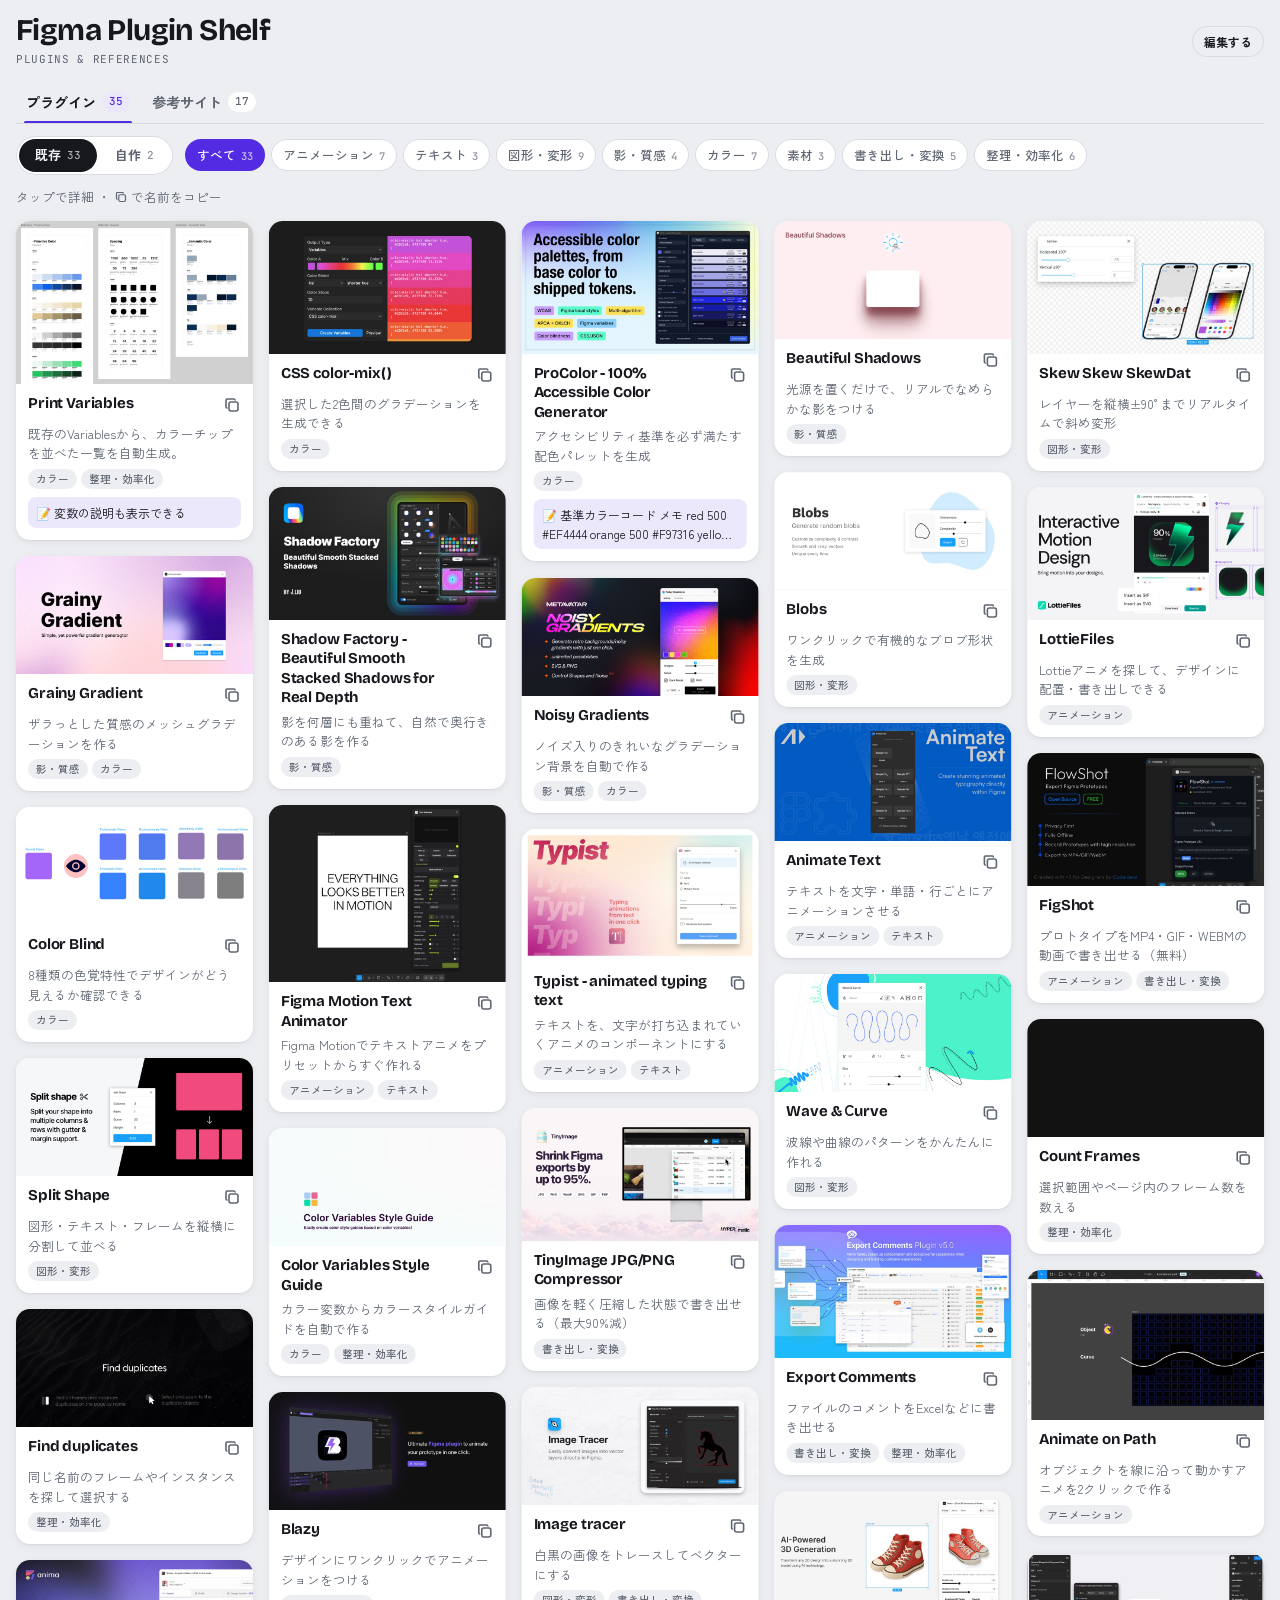
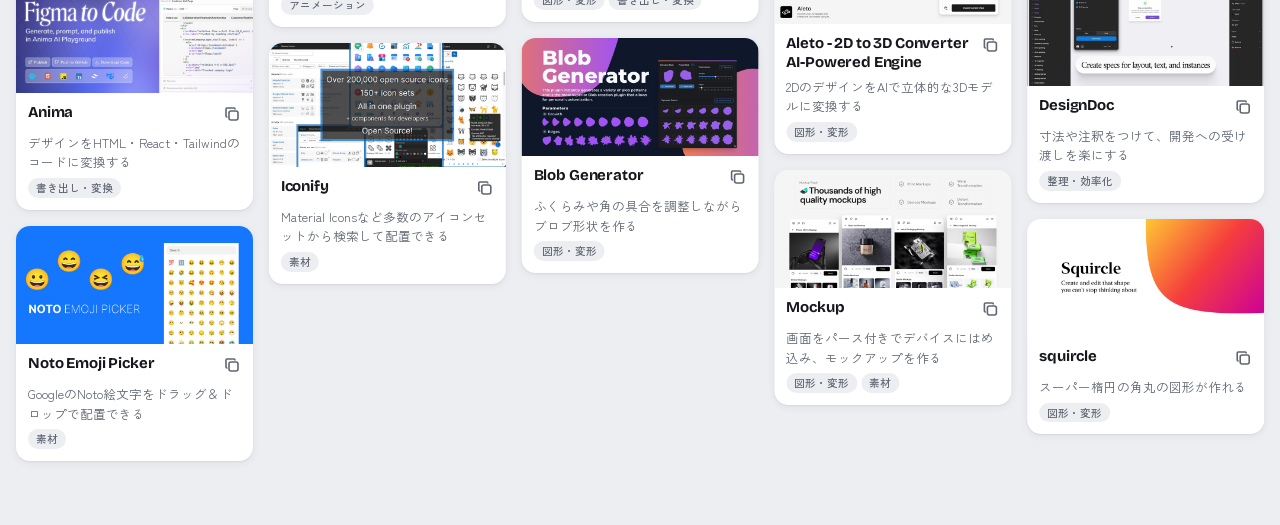
==== commit 96c26112: "タグ「参考」を「その他参考」に、追加画面でタグを新しく作れるように（ページと拡張機能） Co-Authored-By: Claude Opus 5.5 <noreply@anthropic.com>" ====
--- a/index.html
+++ b/index.html
@@ -54,6 +54,9 @@
 .tags{display:flex;flex-wrap:wrap;gap:4px;margin-top:2px}
 .tags span{font-size:10.5px;font-weight:500;color:var(--muted);background:var(--bg);border-radius:999px;padding:1px 8px;line-height:1.7}
 .tagpick{display:flex;flex-wrap:wrap;gap:6px}
+.tagadd{font:inherit;font-size:14px;line-height:1;width:22px;height:22px;border:0;border-radius:999px;background:var(--accent);color:var(--accent-ink);cursor:pointer;display:inline-flex;align-items:center;justify-content:center;padding:0}
+.tagnew{display:flex;gap:6px;margin-bottom:8px}
+.tagnew input{flex:1;min-width:0}
 .seg{display:inline-flex;gap:2px;padding:3px;border-radius:999px;background:var(--surface);box-shadow:inset 0 0 0 1px var(--line)}
 .seg button{font:inherit;font-weight:700;font-size:13px;border:0;background:none;color:var(--muted);padding:6px 16px;border-radius:999px;cursor:pointer;display:inline-flex;align-items:center;gap:6px}
 .seg button[aria-pressed="true"]{background:var(--ink);color:var(--bg)}
@@ -188,7 +191,7 @@
   original:{label:'自作プラグイン',name:'プラグイン名',url:'URL',urlPh:'https://...',open:'リンクを開く ↗',copyWhat:'プロンプト',empty:'Figmaエージェントに送ると使えるプラグインのプロンプトを登録できます。',descPh:'例：フレーム名を中のテキストに合わせる',imgHint:'任意。なければプロンプトがサムネイルになります'}
 };
 const TABS=['plugin','original','site'];
-const TAGS=['アニメーション','テキスト','図形・変形','影・質感','カラー','素材','書き出し・変換','整理・効率化','デザイン参考'];
+const TAGS=['アニメーション','テキスト','図形・変形','影・質感','カラー','素材','書き出し・変換','整理・効率化','デザイン参考','その他参考'];
 S.tag=null;
 const kindOf=p=>p.kind==='site'||p.kind==='original'?p.kind:'plugin';
 const tagsOf=p=>Array.isArray(p.tags)?p.tags.filter(t=>typeof t==='string'&&t):[];
@@ -486,7 +489,9 @@
     '<div><label class="lbl" for="f-desc">ひとこと説明</label><input type="text" id="f-desc" autocomplete="off" maxlength="80" placeholder="'+K.descPh+'"></div>'+
     (kind==='original'?'<div><label class="lbl" for="f-prompt">プロンプト</label><textarea id="f-prompt" style="font-family:var(--f-mono);font-size:13px;min-height:160px" placeholder="Figmaエージェントに送る文章をそのまま貼り付け"></textarea></div>':'')+
     '<div'+(kind==='original'?' hidden':'')+'><label class="lbl" for="f-url">'+K.url+'</label><input type="url" id="f-url" autocomplete="off" placeholder="'+K.urlPh+'"></div>'+
-    '<div><span class="lbl">タグ</span><div class="tagpick" id="f-tags"></div></div>'+
+    '<div><span class="lbl" style="justify-content:flex-start;gap:8px">タグ<button type="button" class="tagadd" id="f-tagadd" aria-label="タグを追加">＋</button></span>'+
+      '<div class="tagnew" id="f-tagnew" hidden><input type="text" id="f-tagname" maxlength="20" autocomplete="off" placeholder="新しいタグ名"><button type="button" class="btn accent sm" id="f-tagok">追加</button></div>'+
+      '<div class="tagpick" id="f-tags"></div></div>'+
     '<div><span class="lbl">サムネイル画像</span><label class="drop" for="f-file"><img id="f-prev" alt="" hidden><span id="f-drop-t">画像を選ぶ・ドロップ・貼り付け（'+K.imgHint+'）</span></label><input type="file" id="f-file" accept="image/*" hidden></div>'+
     (isNew?'<div><label class="lbl" for="f-memo">メモ（任意）</label><textarea id="f-memo" style="min-height:80px"></textarea></div>':'')+
     '<p class="err" id="f-err" hidden></p>'+
@@ -495,10 +500,16 @@
   const $f=s=>sh.querySelector(s);
   if(p){$f('#f-name').value=p.name||'';$f('#f-desc').value=p.desc||'';$f('#f-url').value=p.url||'';if($f('#f-prompt'))$f('#f-prompt').value=p.prompt||'';if(p.img){$f('#f-prev').src=srcOf(p.img);$f('#f-prev').hidden=false}}
   const picked=new Set(p?tagsOf(p):(S.tag?[S.tag]:[]));
-  const allTags=tagOrder([...TAGS,...S.items.flatMap(tagsOf)]);
-  $f('#f-tags').replaceChildren(...allTags.map(t=>{const b=document.createElement('button');b.type='button';b.className='chip';b.textContent=t;
-    b.setAttribute('aria-pressed',String(picked.has(t)));
-    b.onclick=()=>{picked.has(t)?picked.delete(t):picked.add(t);b.setAttribute('aria-pressed',String(picked.has(t)))};return b}));
+  const extraTags=new Set();
+  const drawTags=()=>{const allTags=tagOrder([...TAGS,...S.items.flatMap(tagsOf),...extraTags]);
+    $f('#f-tags').replaceChildren(...allTags.map(t=>{const b=document.createElement('button');b.type='button';b.className='chip';b.textContent=t;
+      b.setAttribute('aria-pressed',String(picked.has(t)));
+      b.onclick=()=>{picked.has(t)?picked.delete(t):picked.add(t);b.setAttribute('aria-pressed',String(picked.has(t)))};return b}))};
+  drawTags();
+  const addTag=()=>{const t=$f('#f-tagname').value.replace(/\s+/g,' ').trim();if(!t)return;extraTags.add(t);picked.add(t);drawTags();$f('#f-tagname').value='';$f('#f-tagnew').hidden=true};
+  $f('#f-tagadd').onclick=()=>{const n=$f('#f-tagnew');n.hidden=!n.hidden;if(!n.hidden)$f('#f-tagname').focus()};
+  $f('#f-tagok').onclick=addTag;
+  $f('#f-tagname').addEventListener('keydown',e=>{if(e.key==='Enter'&&!e.isComposing){e.preventDefault();addTag()}else if(e.key==='Escape'){e.stopPropagation();$f('#f-tagnew').hidden=true}});
   let file=null;
   const setFile=f=>{if(!f||!/^image\//.test(f.type))return;file=f;const pv=$f('#f-prev');pv.src=URL.createObjectURL(f);pv.hidden=false;$f('#f-drop-t').textContent=f.name||'貼り付けた画像'};
   $f('#f-file').onchange=e=>setFile(e.target.files[0]);
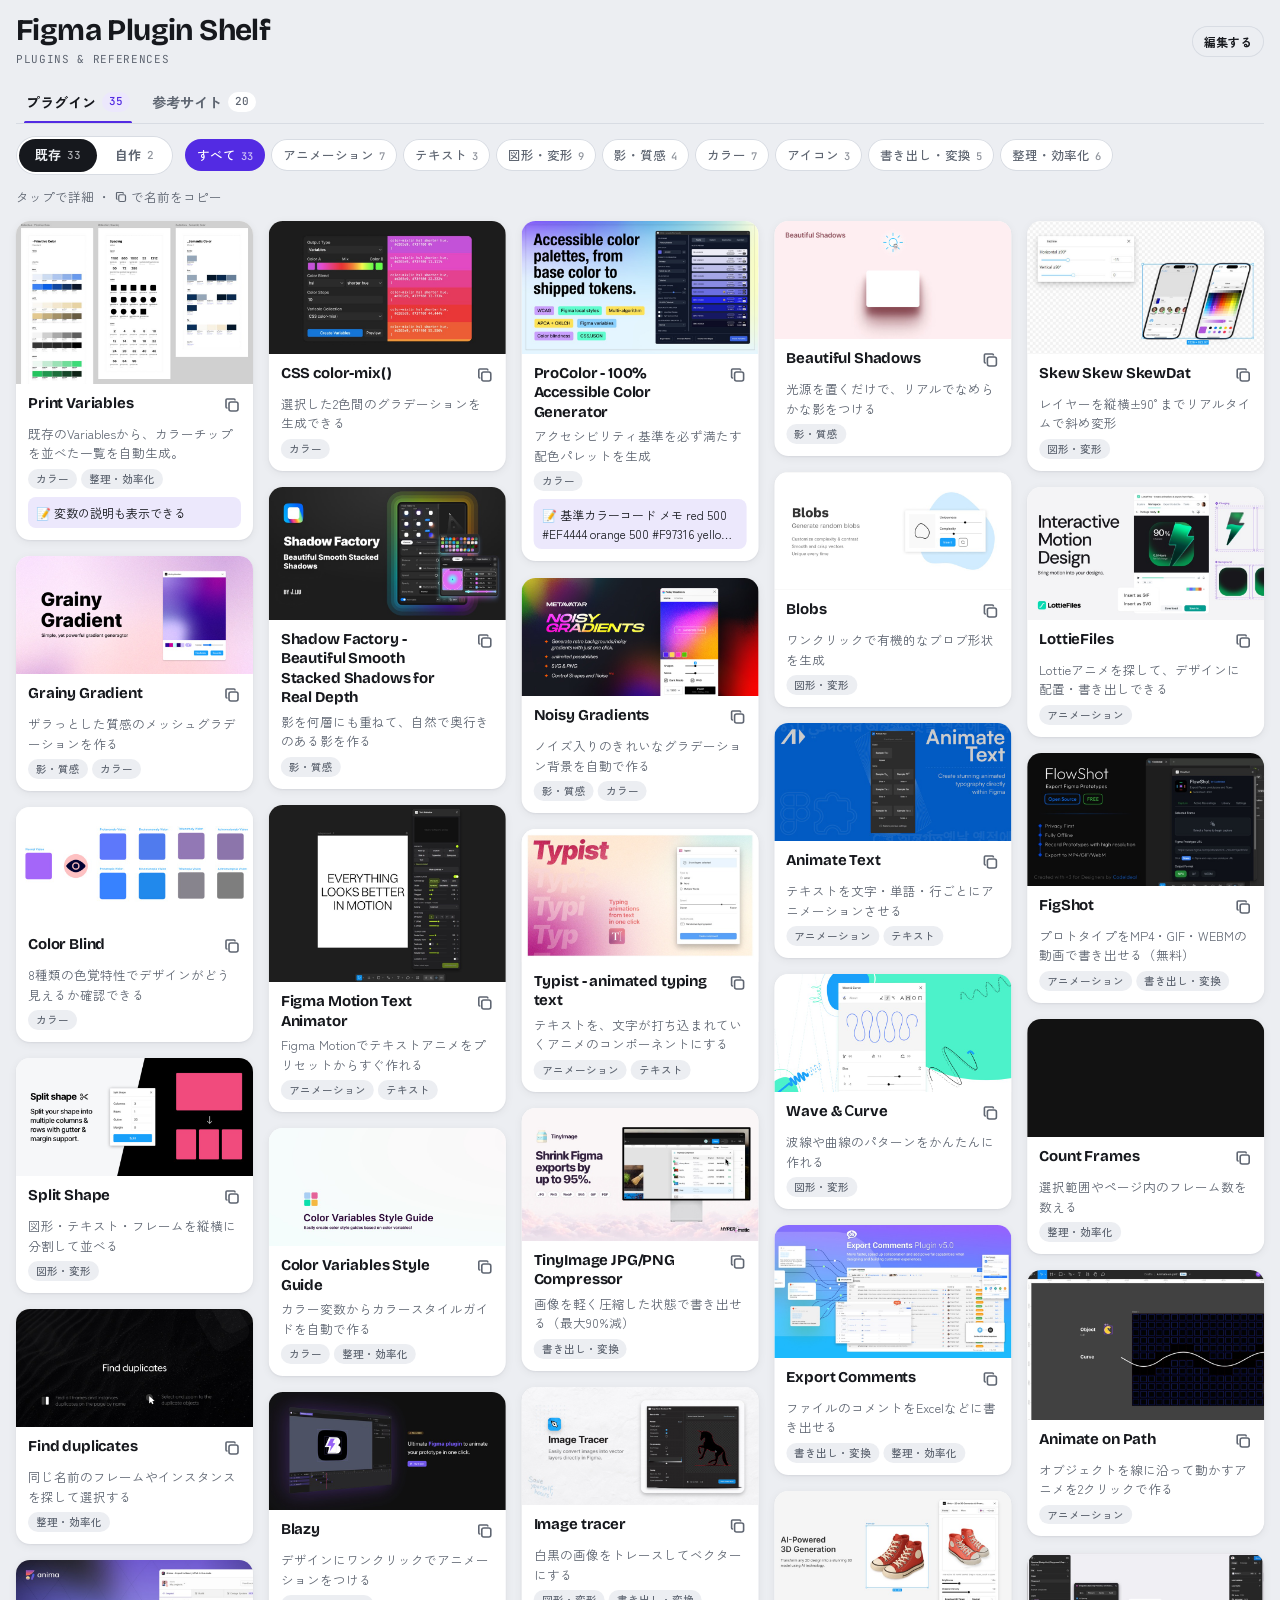
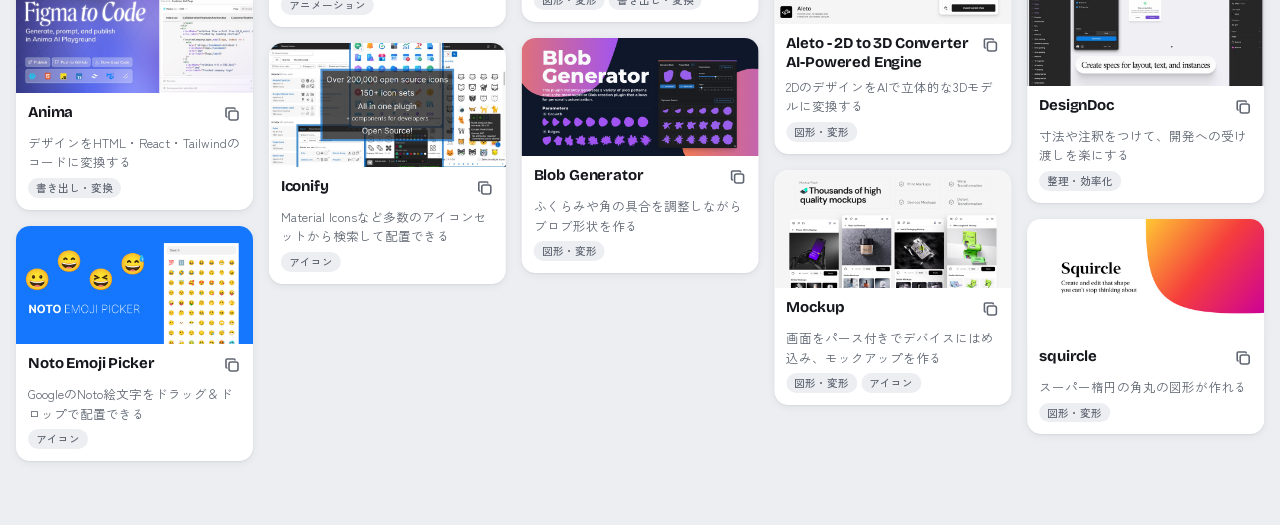
==== commit 0353194b: "タグ「素材」を「アイコン」に変更（ページと拡張機能） Co-Authored-By: Claude Opus 5.5 <noreply@anthropic.com>" ====
--- a/index.html
+++ b/index.html
@@ -191,7 +191,7 @@
   original:{label:'自作プラグイン',name:'プラグイン名',url:'URL',urlPh:'https://...',open:'リンクを開く ↗',copyWhat:'プロンプト',empty:'Figmaエージェントに送ると使えるプラグインのプロンプトを登録できます。',descPh:'例：フレーム名を中のテキストに合わせる',imgHint:'任意。なければプロンプトがサムネイルになります'}
 };
 const TABS=['plugin','original','site'];
-const TAGS=['アニメーション','テキスト','図形・変形','影・質感','カラー','素材','書き出し・変換','整理・効率化','デザイン参考','その他参考'];
+const TAGS=['アニメーション','テキスト','図形・変形','影・質感','カラー','アイコン','書き出し・変換','整理・効率化','デザイン参考','その他参考'];
 S.tag=null;
 const kindOf=p=>p.kind==='site'||p.kind==='original'?p.kind:'plugin';
 const tagsOf=p=>Array.isArray(p.tags)?p.tags.filter(t=>typeof t==='string'&&t):[];
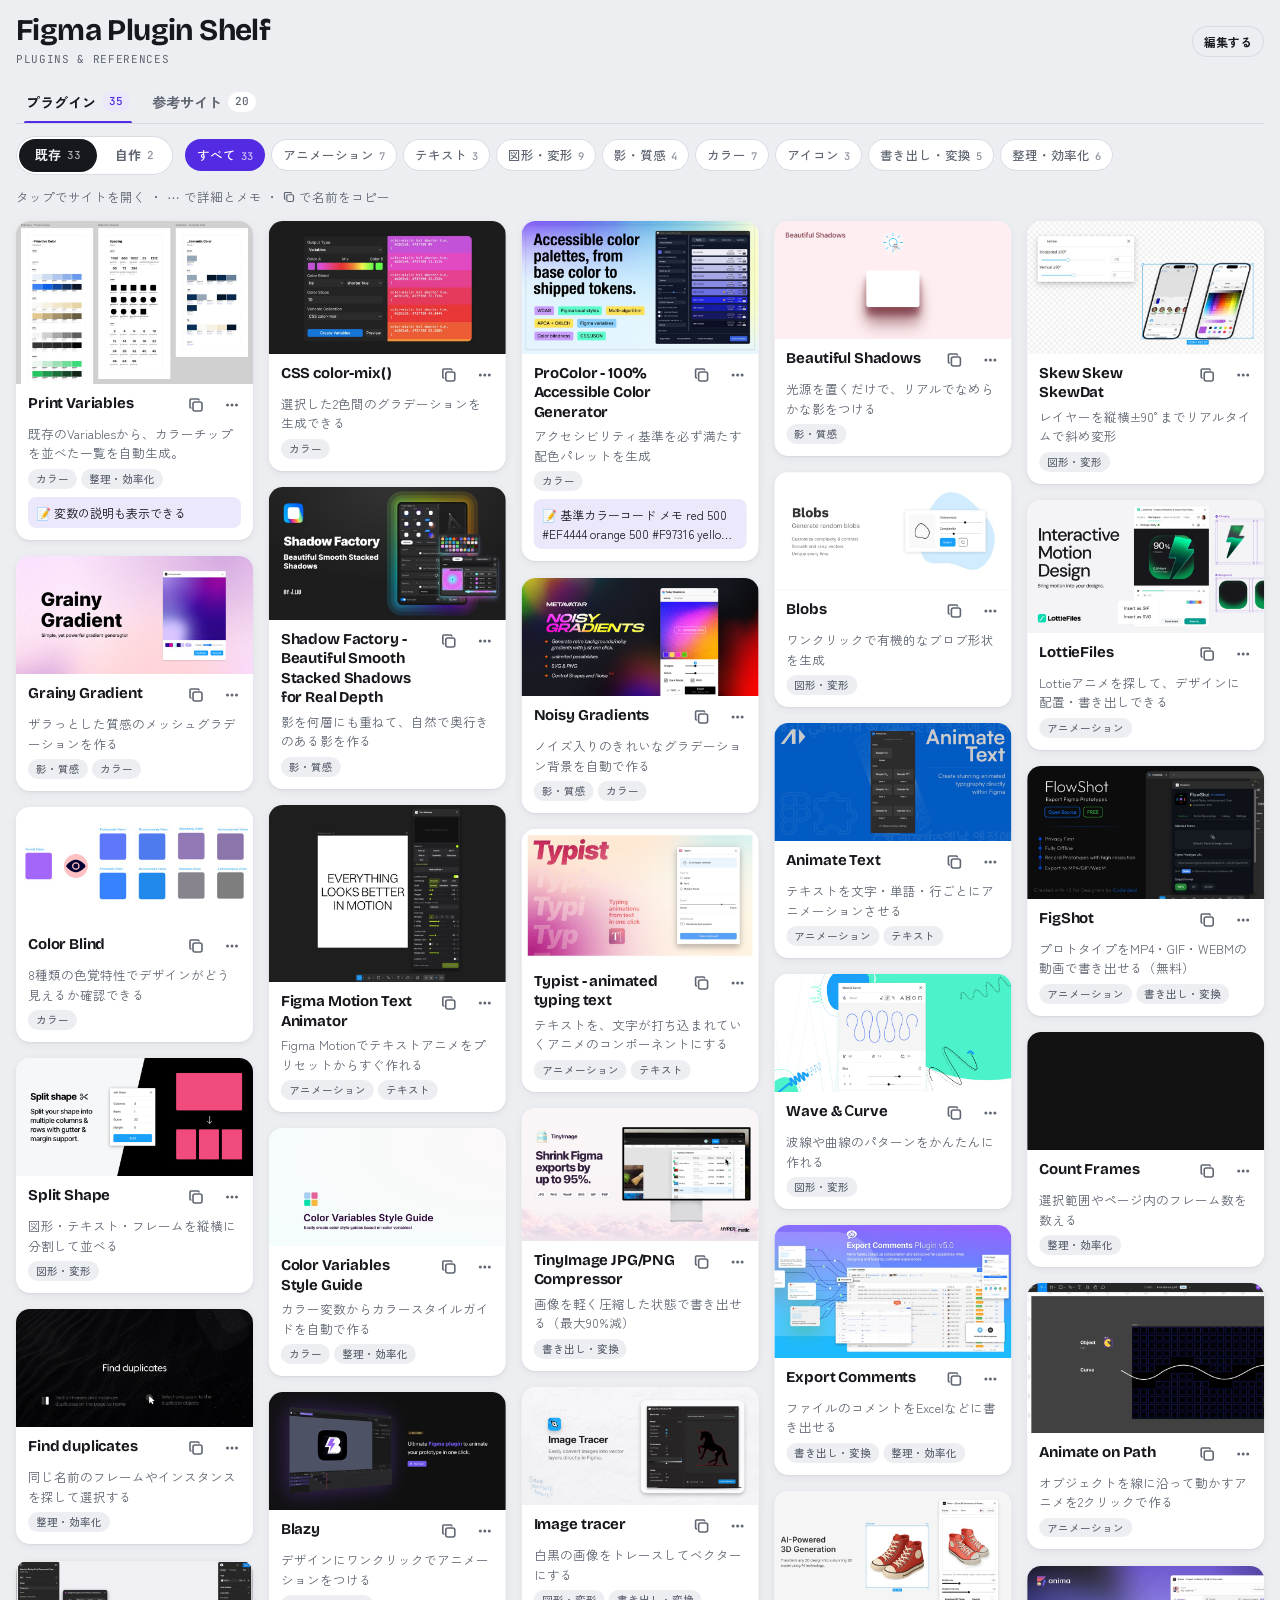
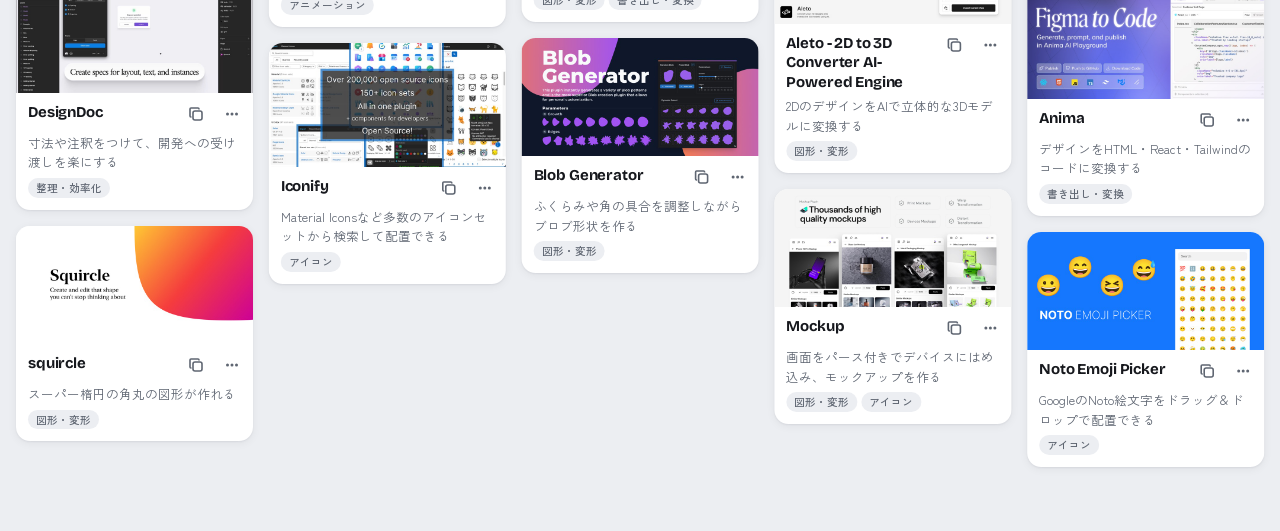
==== commit 1e2905bd: "カードをタップするとサイトを開き、⋯で詳細とメモを開くように Co-Authored-By: Claude Opus 5.5 <noreply@anthropic.com>" ====
--- a/index.html
+++ b/index.html
@@ -77,7 +77,7 @@
 .btn.ghost{background:transparent;color:var(--ink);box-shadow:inset 0 0 0 1px var(--line)}
 .btn.accent{background:var(--accent);color:var(--accent-ink)}
 .btn.danger{background:var(--danger);color:#fff}
-.btn:focus-visible,.card:focus-visible,.copy:focus-visible,.x:focus-visible,input:focus-visible,textarea:focus-visible{outline:2px solid var(--accent);outline-offset:2px}
+.btn:focus-visible,.card:focus-visible,.copy:focus-visible,.more:focus-visible,.x:focus-visible,input:focus-visible,textarea:focus-visible{outline:2px solid var(--accent);outline-offset:2px}
 
 .grid{position:relative;min-height:200px}
 .card{position:absolute;top:0;left:0;background:var(--surface);border-radius:var(--r);box-shadow:var(--shadow);overflow:visible;cursor:pointer;
@@ -92,11 +92,13 @@
 .thumb .ph{width:100%;height:100%;display:grid;place-items:center;font-family:var(--f-display);font-weight:700;font-size:40px;color:var(--muted)}
 .body{padding:10px 12px 12px;display:flex;flex-direction:column;gap:4px}
 .row{display:flex;align-items:flex-start;gap:6px}
+.row .copy,.row .more{margin:-4px 0 0}
+.row .more{margin-right:-6px}
 .name{flex:1;min-width:0;margin:0;font-family:var(--f-display);font-weight:700;font-size:15px;line-height:1.3;letter-spacing:-.01em;overflow-wrap:anywhere}
-.copy{flex:none;border:0;background:transparent;color:var(--muted);width:30px;height:30px;margin:-4px -6px 0 0;border-radius:8px;display:grid;place-items:center;cursor:pointer}
-.copy:hover{background:var(--accent-soft);color:var(--accent)}
+.copy,.more{flex:none;border:0;background:transparent;color:var(--muted);width:30px;height:30px;margin:-4px -6px 0 0;border-radius:8px;display:grid;place-items:center;cursor:pointer}
+.copy:hover,.more:hover{background:var(--accent-soft);color:var(--accent)}
 .copy.done{color:var(--accent)}
-.copy svg{width:16px;height:16px}
+.copy svg,.more svg{width:16px;height:16px}
 .desc{margin:0;font-size:12.5px;color:var(--muted);line-height:1.55;overflow-wrap:anywhere}
 .memo-peek{margin:4px 0 0;font-size:12px;padding:6px 8px;border-radius:8px;background:var(--accent-soft);color:var(--ink);display:-webkit-box;-webkit-line-clamp:2;-webkit-box-orient:vertical;overflow:hidden}
 /* Figma-style selection handles while dragging */
@@ -171,7 +173,7 @@
       <div class="tagbar" id="tagbar" role="group" aria-label="タグで絞り込む"></div>
     </div>
   </header>
-  <p class="hint" id="hint"><span id="hint-tap">タップで詳細</span> ・ <svg width="12" height="12" viewBox="0 0 16 16" aria-hidden="true" style="vertical-align:-1px"><rect x="5" y="5" width="9" height="9" rx="2" fill="none" stroke="currentColor" stroke-width="1.6"/><path d="M11 3.5V3a1 1 0 0 0-1-1H3a1 1 0 0 0-1 1v7a1 1 0 0 0 1 1h.5" fill="none" stroke="currentColor" stroke-width="1.6"/></svg> で<span id="hint-copy">名前</span>をコピー</p>
+  <p class="hint" id="hint"><span id="hint-tap">タップでサイトを開く ・ ⋯ で詳細とメモ</span> ・ <svg width="12" height="12" viewBox="0 0 16 16" aria-hidden="true" style="vertical-align:-1px"><rect x="5" y="5" width="9" height="9" rx="2" fill="none" stroke="currentColor" stroke-width="1.6"/><path d="M11 3.5V3a1 1 0 0 0-1-1H3a1 1 0 0 0-1 1v7a1 1 0 0 0 1 1h.5" fill="none" stroke="currentColor" stroke-width="1.6"/></svg> で<span id="hint-copy">名前</span>をコピー</p>
   <div class="grid" id="grid">
     <div class="state" id="state"><strong>読み込み中…</strong>保存したプラグインを取り出しています。</div>
   </div>
@@ -180,6 +182,7 @@
 
 <script>
 const COPY_SVG='<svg viewBox="0 0 16 16" aria-hidden="true"><rect x="5" y="5" width="9" height="9" rx="2" fill="none" stroke="currentColor" stroke-width="1.6"/><path d="M11 3.5V3a1 1 0 0 0-1-1H3a1 1 0 0 0-1 1v7a1 1 0 0 0 1 1h.5" fill="none" stroke="currentColor" stroke-width="1.6"/></svg>';
+const MORE_SVG='<svg viewBox="0 0 16 16" aria-hidden="true"><circle cx="3.5" cy="8" r="1.5" fill="currentColor"/><circle cx="8" cy="8" r="1.5" fill="currentColor"/><circle cx="12.5" cy="8" r="1.5" fill="currentColor"/></svg>';
 const CHECK_SVG='<svg viewBox="0 0 16 16" aria-hidden="true"><path d="M3 8.5l3 3 7-7" fill="none" stroke="currentColor" stroke-width="1.8" stroke-linecap="round" stroke-linejoin="round"/></svg>';
 const $=s=>document.querySelector(s);
 const grid=$('#grid'), stateEl=$('#state');
@@ -218,12 +221,19 @@
 function makeCard(id){
   const el=document.createElement('article');
   el.className='card';el.dataset.id=id;el.tabIndex=0;
-  el.innerHTML='<div class="thumb"></div><div class="body"><div class="row"><h2 class="name"></h2><button class="copy" type="button" aria-label="コピー">'+COPY_SVG+'</button></div><p class="host" hidden></p><p class="desc"></p><div class="tags" hidden></div><p class="memo-peek" hidden></p></div><i class="hd tl"></i><i class="hd tr"></i><i class="hd bl"></i><i class="hd br"></i><span class="dim"></span>';
+  el.innerHTML='<div class="thumb"></div><div class="body"><div class="row"><h2 class="name"></h2><button class="copy" type="button" aria-label="コピー">'+COPY_SVG+'</button><button class="more" type="button" aria-label="詳細とメモ">'+MORE_SVG+'</button></div><p class="host" hidden></p><p class="desc"></p><div class="tags" hidden></div><p class="memo-peek" hidden></p></div><i class="hd tl"></i><i class="hd tr"></i><i class="hd bl"></i><i class="hd br"></i><span class="dim"></span>';
   el.querySelector('.copy').addEventListener('click',e=>{e.stopPropagation();const p=S.items.find(i=>i.id===id);if(p)copyText(copyValue(p),e.currentTarget,KIND[kindOf(p)].copyWhat)});
   el.addEventListener('pointerdown',onDown);
   el.addEventListener('contextmenu',e=>e.preventDefault());
-  el.addEventListener('keydown',e=>{if(e.key==='Enter'&&e.target===el)openDetail(id)});
+  el.querySelector('.more').addEventListener('click',e=>{e.stopPropagation();openDetail(id)});
+  el.addEventListener('keydown',e=>{if(e.key==='Enter'&&e.target===el)tapCard(id)});
   return el;
+}
+// tap: open the card's site (Figma Community page for plugins); cards without a URL show the detail instead
+function tapCard(id){
+  const p=S.items.find(i=>i.id===id); if(!p)return;
+  const url=safeUrl(p.url);
+  if(url){const a=document.createElement('a');a.href=url;a.target='_blank';a.rel='noopener';document.body.appendChild(a);a.click();a.remove()}else openDetail(id);
 }
 function fillCard(el,p){
   const th=el.querySelector('.thumb');
@@ -325,7 +335,7 @@
 /* ---------- press / long-press drag ---------- */
 const LONG=420, SLOP=8;
 function onDown(e){
-  if(e.button!==0||e.target.closest('.copy'))return;
+  if(e.button!==0||e.target.closest('.copy,.more'))return;
   const el=e.currentTarget, id=el.dataset.id;
   S.press={id,el,x:e.clientX,y:e.clientY,pid:e.pointerId,moved:false,timer:null};
   el.classList.add('pressing');
@@ -340,7 +350,7 @@
   const pr=S.press; if(!pr||e.pointerId!==pr.pid)return;
   clearTimeout(pr.timer);pr.el.classList.remove('pressing');
   if(S.drag)endDrag();
-  else if(!pr.moved)openDetail(pr.id);
+  else if(!pr.moved)tapCard(pr.id);
   S.press=null;
 });
 window.addEventListener('pointercancel',e=>{
@@ -551,7 +561,7 @@
 }
 /* ---------- GitHub storage ---------- */
 const GH={owner:'myoneyama-svg',repo:'figma-plugin-shelf',branch:'main',token:null,sha:null};
-const TK='shelf-gh-token', IMG=new Map(), DB=new Map(), DELETED=new Set();
+const TK='shelf-gh-token', IMG=new Map(), DB=new Map(), DELETED=new Set(), DIRTY=new Set();
 const srcOf=u=>IMG.get(u)||u;
 function lsGet(k){try{return localStorage.getItem(k)}catch(e){return null}}
 function lsSet(k,v){try{v==null?localStorage.removeItem(k):localStorage.setItem(k,v)}catch(e){}}
@@ -572,11 +582,11 @@
 function changed(){applySnap(snapshot());scheduleSave()}
 const col={
   doc:id=>({
-    async set(d){DB.set(id,{id,...d});changed()},
-    async update(d){const v=DB.get(id);if(!v)throw new Error('not found');Object.assign(v,d);changed()},
+    async set(d){DB.set(id,{id,...d});DIRTY.add(id);changed()},
+    async update(d){const v=DB.get(id);if(!v)throw new Error('not found');Object.assign(v,d);DIRTY.add(id);changed()},
     async delete(){DB.delete(id);DELETED.add(id);changed()}
   }),
-  async add(d){const id=newId();DB.set(id,{id,...d});changed();return {id}}
+  async add(d){const id=newId();DB.set(id,{id,...d});DIRTY.add(id);changed();return {id}}
 };
 const assetsGH={async upload(blob){
   const name='images/'+newId()+'.jpg';
@@ -601,9 +611,11 @@
     catch(e){if(e.status!==409&&e.status!==422)throw e;
       // someone else (e.g. the extension) saved meanwhile: keep their new cards, then save ours on top
       const r=await readRemote(GH.token);GH.sha=r.sha;let added=0;
-      r.list.forEach(v=>{if(!DB.has(v.id)&&!DELETED.has(v.id)){DB.set(v.id,v);added++}});
+      // take the saved version of every card this page hasn't changed itself, so a tab left open never undoes newer edits
+      r.list.forEach(v=>{if(!DELETED.has(v.id)&&!DIRTY.has(v.id)){DB.set(v.id,v);added++}});
       if(added)applySnap(snapshot());
       GH.sha=await putFile('data.json',body(),'カードを更新',GH.sha)}
+    if(!dirty)DIRTY.clear();
     setSync(dirty?'保存待ち…':'保存しました');
   }catch(e){
     dirty=true;
@@ -618,7 +630,7 @@
 function applyMode(){
   $('#addBtn').hidden=!S.canWrite;
   const k=$('#keyBtn');k.textContent=S.canWrite?'⚙':'編集する';k.setAttribute('aria-label',S.canWrite?'編集の設定':'編集する');
-  $('#hint-tap').textContent=S.canWrite?'タップでメモ ・ 長押しして動かすと並べ替え':'タップで詳細';
+  $('#hint-tap').textContent=S.canWrite?'タップでサイトを開く ・ ⋯ で詳細とメモ ・ 長押しして動かすと並べ替え':'タップでサイトを開く ・ ⋯ で詳細とメモ';
 }
 $('#keyBtn').onclick=()=>{
   if(S.canWrite){
